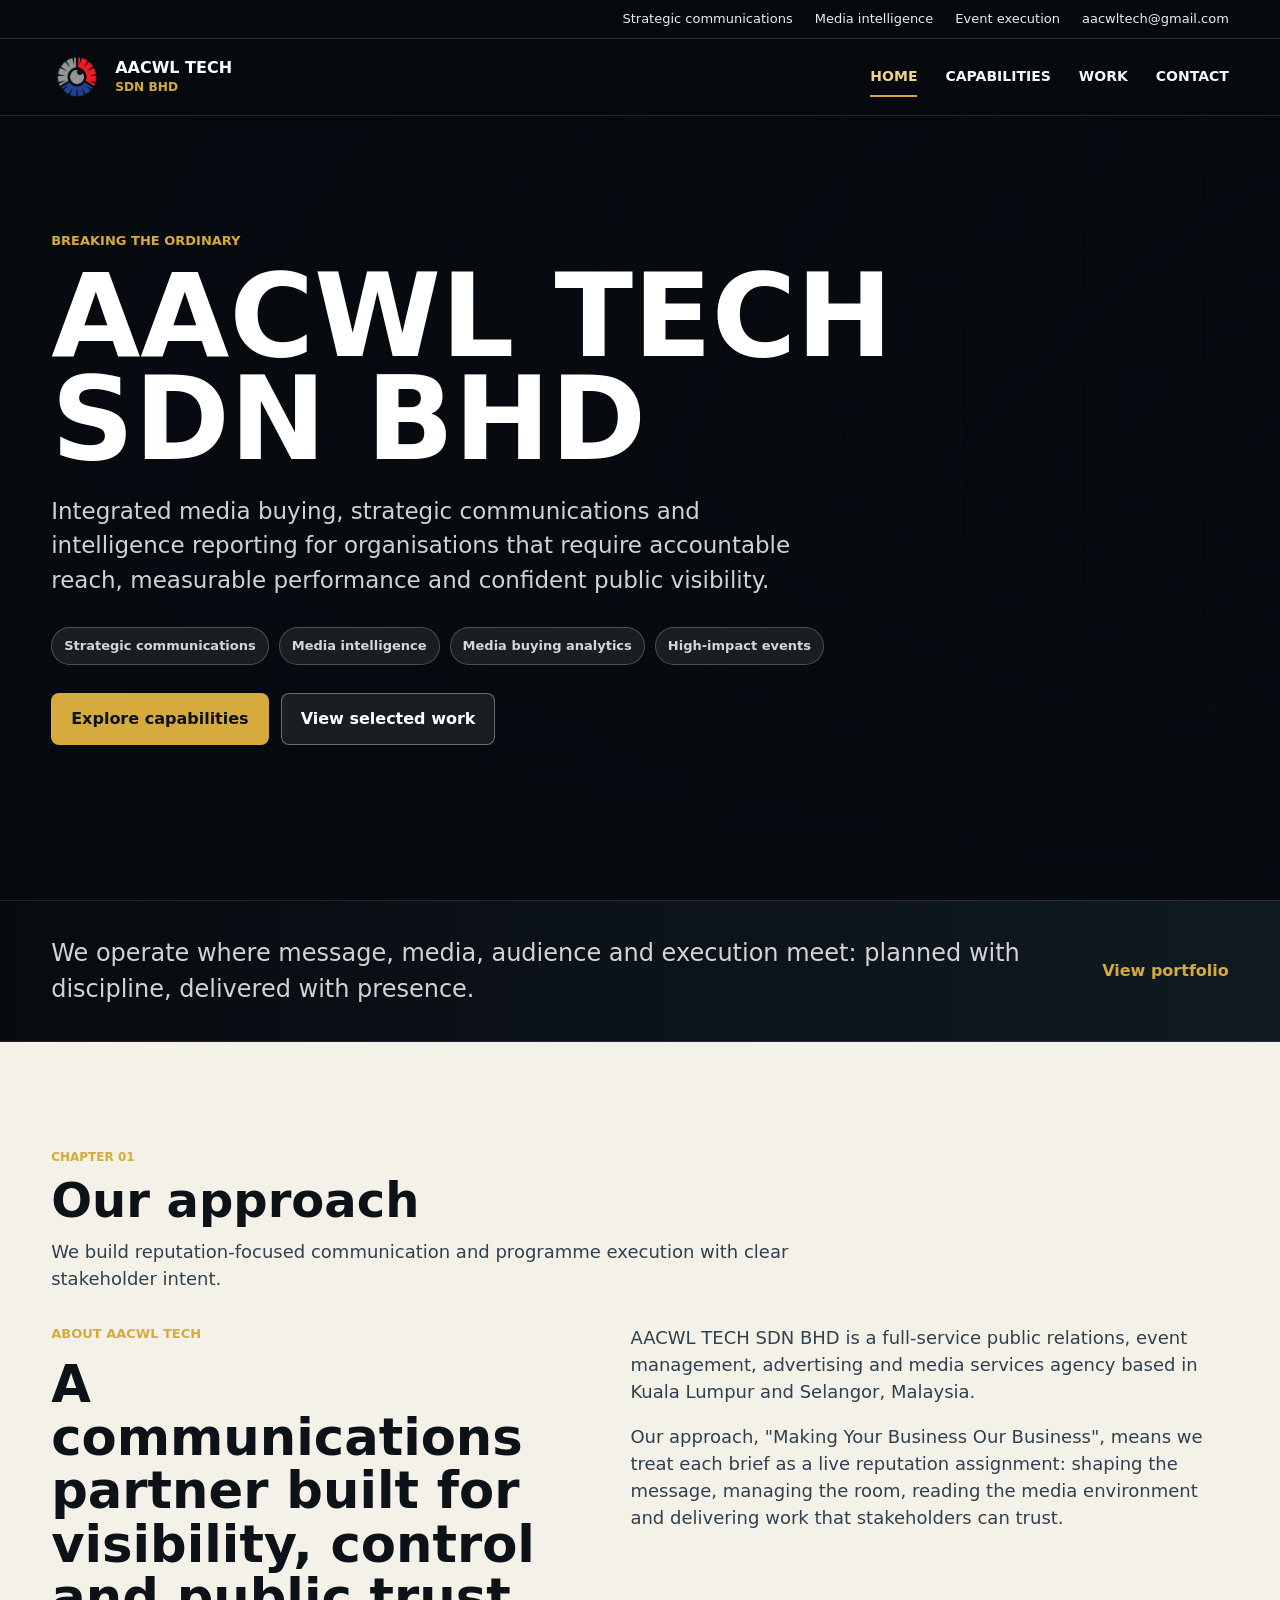
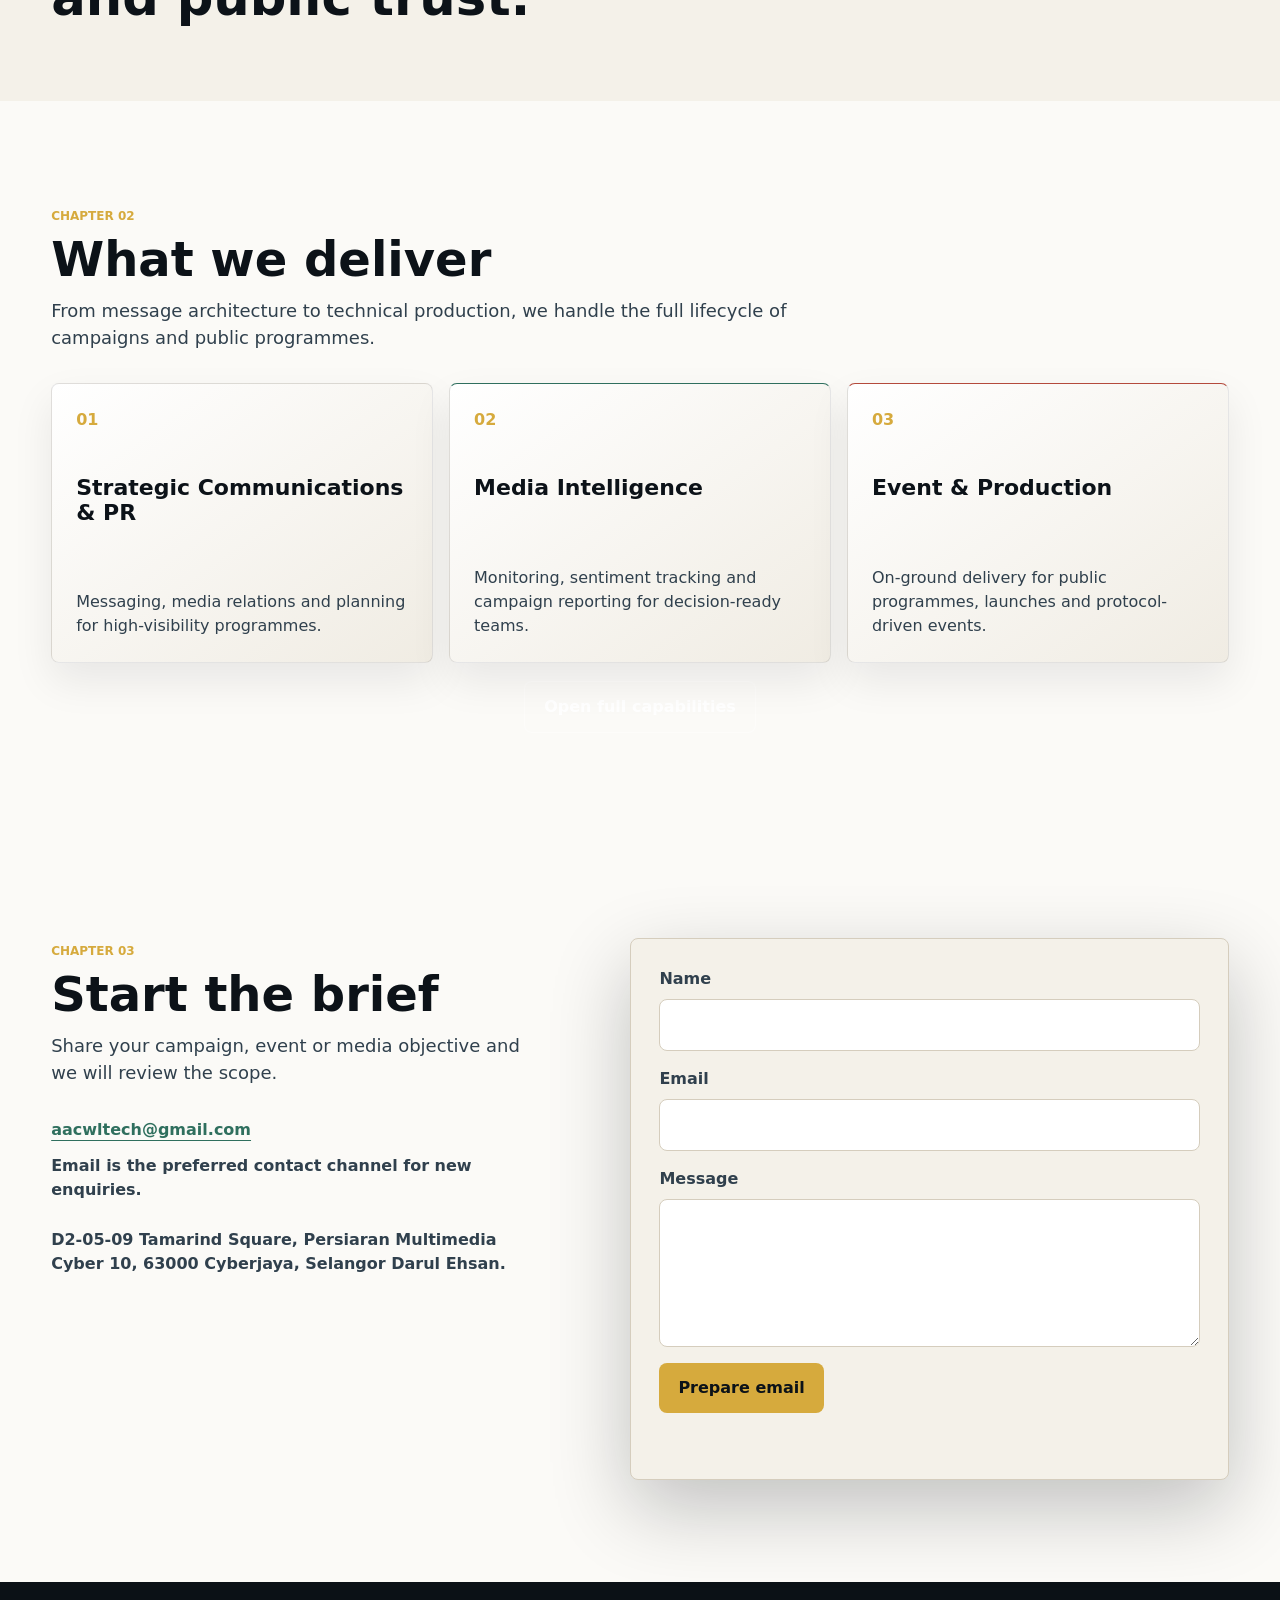
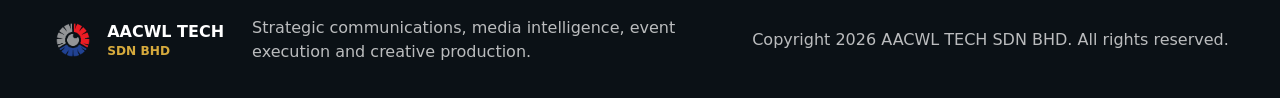
==== index.html @ 019cdfc0 "Make hero copy more corporate" ====
<!doctype html>
<html lang="en">
  <head>
    <meta charset="utf-8">
    <meta name="viewport" content="width=device-width, initial-scale=1">
    <meta name="description" content="AACWL TECH SDN BHD delivers strategic communications, media intelligence, campaign production and event execution for public and corporate programmes.">
    <meta name="theme-color" content="#101820">
    <meta name="google-site-verification" content="nRvmcjXLAWO16RW99YeFrod2VtK_Js88lE0CvT_Gnbs">
    <title>AACWL TECH SDN BHD | Home</title>
    <link rel="icon" href="assets/logo.png">
    <link rel="preload" as="image" href="assets/generated/hero-real-camera-03.jpg" fetchpriority="high">
    <link rel="stylesheet" href="styles.css">
    <script defer src="script.js"></script>
  </head>
  <body>
    <a class="skip-link" href="#main">Skip to content</a>

    <header class="site-header" data-header>
      <div class="topbar">
        <span>Strategic communications</span>
        <span>Media intelligence</span>
        <span>Event execution</span>
        <a href="mailto:aacwltech@gmail.com">aacwltech@gmail.com</a>
      </div>

      <nav class="navbar" aria-label="Main navigation">
        <a class="brand" href="index.html" aria-label="AACWL TECH home">
          <img decoding="async" src="assets/logo.png" alt="AACWL TECH logo">
          <span>AACWL TECH <small>SDN BHD</small></span>
        </a>

        <button class="menu-toggle" type="button" aria-expanded="false" aria-controls="site-menu" data-menu-toggle>
          <span></span>
          <span></span>
          <span></span>
          <b>Menu</b>
        </button>

        <div class="nav-links" id="site-menu" data-menu>
          <a href="index.html" aria-current="page">Home</a>
          <a href="capabilities.html">Capabilities</a>
          <a href="work.html">Work</a>
          <a href="#contact">Contact</a>
        </div>
      </nav>
    </header>

    <main id="main">
      <section class="hero" id="home" aria-labelledby="hero-title">
        <div class="hero-stage" aria-hidden="true">
          <img decoding="async" fetchpriority="high" class="hero-scene" src="assets/generated/hero-real-camera-03.jpg" alt="">
          <img loading="lazy" decoding="async" fetchpriority="low" class="hero-scene" src="assets/generated/hero-real-camera-04.jpg" alt="">
          <img loading="lazy" decoding="async" fetchpriority="low" class="hero-scene" src="assets/work/media-report-dashboard.jpg" alt="">
          <img loading="lazy" decoding="async" fetchpriority="low" class="hero-scene" src="assets/work/social-listening-dashboard.jpg" alt="">
        </div>
        <div class="hero-overlay"></div>
        <div class="hero-content">
          <p class="eyebrow">Breaking the ordinary</p>
          <h1 id="hero-title">AACWL TECH SDN BHD</h1>
          <p class="hero-copy">Integrated media buying, strategic communications and intelligence reporting for organisations that require accountable reach, measurable performance and confident public visibility.</p>
          <div class="hero-proof" aria-label="Core capabilities">
            <span>Strategic communications</span>
            <span>Media intelligence</span>
            <span>Media buying analytics</span>
            <span>High-impact events</span>
          </div>
          <div class="hero-actions">
            <a class="button primary" href="capabilities.html">Explore capabilities</a>
            <a class="button secondary" href="work.html">View selected work</a>
          </div>
        </div>
      </section>

      <section class="intro-band" aria-label="Company promise">
        <div class="section-inner intro-grid">
          <p>We operate where message, media, audience and execution meet: planned with discipline, delivered with presence.</p>
          <a href="work.html">View portfolio</a>
        </div>
      </section>

      <section class="section about-section" id="about">
        <div class="section-inner">
          <div class="chapter-intro">
            <span>Chapter 01</span>
            <h2>Our approach</h2>
            <p>We build reputation-focused communication and programme execution with clear stakeholder intent.</p>
          </div>
          <div class="split">
            <div>
              <p class="eyebrow">About AACWL TECH</p>
              <h2>A communications partner built for visibility, control and public trust.</h2>
            </div>
            <div class="body-copy">
              <p>AACWL TECH SDN BHD is a full-service public relations, event management, advertising and media services agency based in Kuala Lumpur and Selangor, Malaysia.</p>
              <p>Our approach, "Making Your Business Our Business", means we treat each brief as a live reputation assignment: shaping the message, managing the room, reading the media environment and delivering work that stakeholders can trust.</p>
            </div>
          </div>
        </div>
      </section>

      <section class="section services-section" id="services">
        <div class="section-inner">
          <div class="chapter-intro">
            <span>Chapter 02</span>
            <h2>What we deliver</h2>
            <p>From message architecture to technical production, we handle the full lifecycle of campaigns and public programmes.</p>
          </div>
          <div class="service-grid service-grid-preview">
            <article class="service-card">
              <span class="service-index">01</span>
              <h3>Strategic Communications & PR</h3>
              <p>Messaging, media relations and planning for high-visibility programmes.</p>
            </article>
            <article class="service-card">
              <span class="service-index">02</span>
              <h3>Media Intelligence</h3>
              <p>Monitoring, sentiment tracking and campaign reporting for decision-ready teams.</p>
            </article>
            <article class="service-card">
              <span class="service-index">03</span>
              <h3>Event & Production</h3>
              <p>On-ground delivery for public programmes, launches and protocol-driven events.</p>
            </article>
          </div>
          <div class="work-actions">
            <a class="button secondary" href="capabilities.html">Open full capabilities</a>
          </div>
        </div>
      </section>

      <section class="section contact-section" id="contact">
        <div class="section-inner contact-grid">
          <div>
            <div class="chapter-intro">
              <span>Chapter 03</span>
              <h2>Start the brief</h2>
              <p>Share your campaign, event or media objective and we will review the scope.</p>
            </div>
            <div class="contact-methods">
              <a href="mailto:aacwltech@gmail.com">aacwltech@gmail.com</a>
              <span>Email is the preferred contact channel for new enquiries.</span>
            </div>
            <p class="address">D2-05-09 Tamarind Square, Persiaran Multimedia Cyber 10, 63000 Cyberjaya, Selangor Darul Ehsan.</p>
          </div>

          <form class="contact-form" data-contact-form>
            <label>
              Name
              <input name="name" autocomplete="name" required>
            </label>
            <label>
              Email
              <input name="email" type="email" autocomplete="email" required>
            </label>
            <label>
              Message
              <textarea name="message" rows="5" required></textarea>
            </label>
            <button class="button primary" type="submit">Prepare email</button>
            <p class="form-note" data-form-note></p>
          </form>
        </div>
      </section>
    </main>

    <footer class="site-footer">
      <div class="section-inner footer-grid">
        <a class="brand footer-brand" href="index.html">
          <img loading="lazy" decoding="async" src="assets/logo.png" alt="">
          <span>AACWL TECH <small>SDN BHD</small></span>
        </a>
        <p>Strategic communications, media intelligence, event execution and creative production.</p>
        <p class="copyright">Copyright 2026 AACWL TECH SDN BHD. All rights reserved.</p>
      </div>
    </footer>
  </body>
</html>
---- styles.css ----
:root {
  --ink: #0c1218;
  --ink-soft: #30404d;
  --paper: #f4f1e9;
  --white: #ffffff;
  --line: #d5cdbd;
  --gold: #d6aa3d;
  --gold-soft: #f0d38a;
  --green: #2f6f5e;
  --red: #b44a3c;
  --steel: #dce5e8;
  --night: #070b10;
  --panel: #111a22;
  --shadow: 0 28px 80px rgba(7, 11, 16, 0.24);
  --radius: 8px;
}

* {
  box-sizing: border-box;
}

html {
  scroll-behavior: smooth;
}

[id] {
  scroll-margin-top: 128px;
}

body {
  margin: 0;
  color: var(--ink);
  background: var(--night);
  font-family: Inter, ui-sans-serif, system-ui, -apple-system, BlinkMacSystemFont, "Segoe UI", sans-serif;
  line-height: 1.5;
}

.site-header,
main,
.site-footer {
  transition: opacity 200ms ease, transform 200ms ease;
}

body.is-page-entering .site-header,
body.is-page-entering main,
body.is-page-entering .site-footer,
body.is-page-leaving .site-header,
body.is-page-leaving main,
body.is-page-leaving .site-footer {
  opacity: 0;
  transform: translateY(8px);
}

img {
  display: block;
  max-width: 100%;
}

a {
  color: inherit;
  text-decoration: none;
}

button,
input,
textarea {
  font: inherit;
}

.skip-link {
  position: fixed;
  top: 12px;
  left: 12px;
  z-index: 100;
  transform: translateY(-140%);
  background: var(--ink);
  color: var(--white);
  padding: 10px 14px;
  border-radius: var(--radius);
}

.skip-link:focus {
  transform: translateY(0);
}

.site-header {
  position: fixed;
  inset: 0 0 auto;
  z-index: 20;
  color: var(--white);
  background: rgba(7, 11, 16, 0.74);
  border-bottom: 1px solid rgba(255, 255, 255, 0.12);
  backdrop-filter: blur(18px);
  transition: background 180ms ease, box-shadow 180ms ease, border-color 180ms ease;
}

.site-header.is-scrolled,
.site-header.is-open {
  background: rgba(7, 11, 16, 0.92);
  box-shadow: 0 18px 34px rgba(7, 11, 16, 0.24);
}

.topbar {
  display: flex;
  flex-wrap: wrap;
  justify-content: flex-end;
  gap: 22px;
  padding: 9px clamp(18px, 4vw, 52px);
  border-bottom: 1px solid rgba(255, 255, 255, 0.16);
  font-size: 13px;
}

.topbar a,
.topbar span {
  color: rgba(255, 255, 255, 0.92);
}

.navbar {
  min-height: 76px;
  display: flex;
  align-items: center;
  justify-content: space-between;
  gap: 24px;
  padding: 0 clamp(18px, 4vw, 52px);
}

.brand {
  display: inline-flex;
  align-items: center;
  gap: 12px;
  font-weight: 800;
  line-height: 1;
  letter-spacing: 0;
}

.brand img {
  width: 52px;
  height: 52px;
  object-fit: contain;
}

.brand small {
  display: block;
  margin-top: 5px;
  color: var(--gold);
  font-size: 0.76em;
  letter-spacing: 0;
}

.nav-links {
  display: flex;
  align-items: center;
  gap: 28px;
  font-size: 14px;
  font-weight: 700;
  text-transform: uppercase;
}

.nav-links a {
  position: relative;
  color: rgba(255, 255, 255, 0.96);
}

.nav-links a:hover,
.nav-links a:focus {
  color: var(--gold);
}

.nav-links a[aria-current="page"] {
  color: var(--gold-soft);
}

.nav-links a[aria-current="page"]::after {
  content: "";
  position: absolute;
  left: 0;
  right: 0;
  bottom: -10px;
  height: 2px;
  background: var(--gold);
}

.menu-toggle {
  display: none;
  align-items: center;
  gap: 6px;
  border: 1px solid rgba(255, 255, 255, 0.34);
  background: rgba(255, 255, 255, 0.06);
  color: var(--white);
  padding: 10px 12px;
  border-radius: var(--radius);
  cursor: pointer;
}

.menu-toggle span {
  display: block;
  width: 16px;
  height: 2px;
  background: currentColor;
}

.menu-toggle b {
  margin-left: 4px;
  font-size: 13px;
}

.hero {
  position: relative;
  min-height: 100svh;
  display: grid;
  align-content: center;
  overflow: hidden;
  color: var(--white);
  padding: 150px clamp(18px, 4vw, 52px) 74px;
}

.hero-stage,
.hero-scene,
.hero-overlay {
  position: absolute;
  inset: 0;
}

.hero-stage {
  overflow: hidden;
  background: var(--night);
}

.hero-scene {
  width: 100%;
  height: 100%;
  object-fit: cover;
  opacity: 0;
  transform: scale(1.05) translate3d(0, 0, 0);
  filter: saturate(1) contrast(1.1) brightness(0.84);
  animation: heroScene 28s infinite;
  will-change: opacity, transform;
}

.hero-scene:nth-child(2) {
  animation-delay: 7s;
}

.hero-scene:nth-child(3) {
  animation-delay: 14s;
}

.hero-scene:nth-child(4) {
  animation-delay: 21s;
}

.hero-overlay {
  background:
    linear-gradient(90deg, rgba(7, 11, 16, 0.96) 0%, rgba(7, 11, 16, 0.78) 45%, rgba(7, 11, 16, 0.26) 100%),
    linear-gradient(0deg, rgba(7, 11, 16, 0.96) 0%, rgba(7, 11, 16, 0.1) 48%, rgba(7, 11, 16, 0.58) 100%),
    repeating-linear-gradient(90deg, rgba(255, 255, 255, 0.035) 0 1px, transparent 1px 120px);
}

.hero::after {
  content: "";
  position: absolute;
  inset: 0;
  pointer-events: none;
  background: linear-gradient(105deg, transparent 0 30%, rgba(255, 255, 255, 0.11) 43%, transparent 56% 100%);
  opacity: 0.28;
  transform: translateX(-70%);
  animation: lightSweep 9s ease-in-out infinite;
}

.hero-content {
  position: relative;
  z-index: 2;
  width: min(880px, 100%);
}

.eyebrow {
  margin: 0 0 14px;
  color: var(--gold);
  font-size: 13px;
  font-weight: 800;
  letter-spacing: 0;
  text-transform: uppercase;
}

h1,
h2,
h3,
p {
  margin-top: 0;
}

h1,
h2 {
  text-wrap: balance;
}

h1 {
  margin-bottom: 22px;
  font-size: clamp(56px, 9vw, 118px);
  line-height: 0.9;
  letter-spacing: 0;
}

h2 {
  margin-bottom: 0;
  font-size: clamp(30px, 4vw, 54px);
  line-height: 1.04;
  letter-spacing: 0;
}

h3 {
  font-size: 22px;
  line-height: 1.16;
  letter-spacing: 0;
}

.hero-copy {
  width: min(760px, 100%);
  margin-bottom: 30px;
  color: rgba(255, 255, 255, 0.82);
  font-size: clamp(18px, 2vw, 23px);
}

.hero-proof {
  display: flex;
  flex-wrap: wrap;
  gap: 10px;
  margin-bottom: 28px;
}

.hero-proof span {
  border: 1px solid rgba(255, 255, 255, 0.22);
  border-radius: 999px;
  background: rgba(255, 255, 255, 0.08);
  color: rgba(255, 255, 255, 0.82);
  padding: 8px 12px;
  font-size: 13px;
  font-weight: 800;
}

.hero-actions {
  display: flex;
  flex-wrap: wrap;
  gap: 12px;
}

.button {
  display: inline-flex;
  min-height: 48px;
  align-items: center;
  justify-content: center;
  border: 1px solid transparent;
  border-radius: var(--radius);
  padding: 13px 19px;
  font-weight: 800;
  cursor: pointer;
  transition: transform 160ms ease, background 160ms ease, color 160ms ease;
}

.button:hover,
.button:focus {
  transform: translateY(-1px);
}

.button.primary {
  background: var(--gold);
  color: var(--ink);
}

.button.secondary {
  border-color: rgba(255, 255, 255, 0.36);
  color: var(--white);
  background: rgba(255, 255, 255, 0.08);
}

.section,
.intro-band {
  padding: clamp(66px, 8vw, 120px) clamp(18px, 4vw, 52px);
}

.section-inner {
  width: min(1180px, 100%);
  margin: 0 auto;
}

.page-intro {
  padding-top: clamp(130px, 18vw, 186px);
}

.chapter-intro {
  width: min(760px, 100%);
  margin: 0 0 32px;
}

.chapter-intro span {
  color: var(--gold);
  font-size: 12px;
  font-weight: 900;
  text-transform: uppercase;
}

.chapter-intro h2 {
  margin: 8px 0 12px;
  font-size: clamp(30px, 4vw, 48px);
}

.chapter-intro p {
  margin: 0;
  color: var(--ink-soft);
  font-size: 18px;
}

.chapter-intro-light p {
  color: rgba(255, 255, 255, 0.76);
}

.intro-band {
  background: linear-gradient(90deg, #070b10, #101a21);
  color: var(--white);
  padding-top: 34px;
  padding-bottom: 34px;
  border-top: 1px solid rgba(255, 255, 255, 0.1);
  border-bottom: 1px solid rgba(255, 255, 255, 0.1);
}

.intro-grid {
  display: grid;
  grid-template-columns: minmax(0, 1fr) auto;
  align-items: center;
  gap: 28px;
}

.intro-grid p {
  margin-bottom: 0;
  color: rgba(255, 255, 255, 0.82);
  font-size: clamp(18px, 2vw, 24px);
}

.intro-grid a {
  color: var(--gold);
  font-weight: 900;
}

.split,
.trust-grid,
.contact-grid {
  display: grid;
  grid-template-columns: minmax(0, 0.9fr) minmax(0, 1.1fr);
  gap: clamp(36px, 7vw, 90px);
  align-items: start;
}

.body-copy p {
  color: var(--ink-soft);
  font-size: 18px;
}

.body-copy p:last-child {
  margin-bottom: 0;
}

.about-section {
  padding-bottom: clamp(46px, 6vw, 82px);
  background: var(--paper);
}

.value-grid {
  display: grid;
  grid-template-columns: repeat(3, 1fr);
  gap: 16px;
  margin-top: clamp(34px, 5vw, 64px);
}

.value-grid article {
  min-height: 230px;
  display: flex;
  flex-direction: column;
  justify-content: space-between;
  border: 1px solid rgba(12, 18, 24, 0.1);
  border-radius: var(--radius);
  background: linear-gradient(145deg, #ffffff, #eee9df);
  padding: 24px;
  box-shadow: 0 18px 40px rgba(12, 18, 24, 0.08);
}

.value-grid span,
.work-list span {
  color: var(--gold);
  font-weight: 900;
}

.value-grid p {
  margin-bottom: 0;
  color: var(--ink-soft);
}

.services-section,
.contact-section {
  background: #fbfaf7;
}

.expertise-band {
  padding: clamp(28px, 5vw, 54px) clamp(18px, 4vw, 52px);
  background: #101820;
  color: var(--white);
  border-top: 1px solid rgba(255, 255, 255, 0.08);
  border-bottom: 1px solid rgba(255, 255, 255, 0.08);
}

.expertise-grid {
  display: grid;
  grid-template-columns: repeat(4, 1fr);
  gap: 1px;
  background: rgba(255, 255, 255, 0.12);
  border: 1px solid rgba(255, 255, 255, 0.12);
}

.expertise-grid article {
  min-height: 230px;
  display: flex;
  flex-direction: column;
  justify-content: space-between;
  background:
    linear-gradient(145deg, rgba(255, 255, 255, 0.08), rgba(255, 255, 255, 0.02)),
    #101820;
  padding: 22px;
}

.expertise-grid span {
  color: var(--gold-soft);
  font-weight: 900;
}

.expertise-grid h3 {
  margin-bottom: 14px;
}

.expertise-grid p {
  margin-bottom: 0;
  color: rgba(255, 255, 255, 0.72);
}

.section-heading {
  width: min(740px, 100%);
  margin-bottom: 34px;
}

.section-heading.compact {
  margin-bottom: 28px;
}

.service-grid {
  display: grid;
  grid-template-columns: repeat(3, 1fr);
  gap: 16px;
}

.service-grid-preview {
  grid-template-columns: repeat(3, 1fr);
}

.service-card {
  min-height: 280px;
  display: flex;
  flex-direction: column;
  justify-content: space-between;
  background: linear-gradient(145deg, #ffffff, #f0ece3);
  border: 1px solid rgba(12, 18, 24, 0.1);
  border-radius: var(--radius);
  padding: 24px;
  box-shadow: 0 18px 42px rgba(12, 18, 24, 0.08);
  transition: transform 180ms ease, box-shadow 180ms ease;
}

.service-card:hover {
  transform: translateY(-4px);
  box-shadow: 0 26px 56px rgba(12, 18, 24, 0.14);
}

.service-card:nth-child(2) {
  border-top-color: var(--green);
}

.service-card:nth-child(3) {
  border-top-color: var(--red);
}

.service-card:nth-child(4) {
  border-top-color: var(--gold);
}

.service-card:nth-child(5) {
  border-top-color: var(--green);
}

.service-card:nth-child(6) {
  border-top-color: var(--red);
}

.service-index {
  color: var(--gold);
  font-weight: 900;
}

.service-card p {
  margin-bottom: 0;
  color: var(--ink-soft);
}

.intelligence-section {
  position: relative;
  overflow: hidden;
  background:
    radial-gradient(circle at 18% 22%, rgba(214, 170, 61, 0.2), transparent 30%),
    radial-gradient(circle at 90% 12%, rgba(47, 111, 94, 0.28), transparent 32%),
    linear-gradient(135deg, #070b10, #111b23 58%, #070b10);
  color: var(--white);
}

.intelligence-section::before {
  content: "";
  position: absolute;
  inset: 0;
  background-image:
    linear-gradient(rgba(255, 255, 255, 0.045) 1px, transparent 1px),
    linear-gradient(90deg, rgba(255, 255, 255, 0.045) 1px, transparent 1px);
  background-size: 72px 72px;
  mask-image: linear-gradient(180deg, transparent, #000 18%, #000 82%, transparent);
  pointer-events: none;
}

.intelligence-layout {
  position: relative;
  z-index: 1;
  display: grid;
  grid-template-columns: minmax(0, 0.86fr) minmax(0, 1.14fr);
  gap: clamp(34px, 6vw, 74px);
  align-items: center;
}

.intelligence-copy p:not(.eyebrow) {
  width: min(620px, 100%);
  margin-top: 24px;
  color: rgba(255, 255, 255, 0.74);
  font-size: 18px;
}

.intelligence-flow {
  display: grid;
  grid-template-columns: repeat(4, 1fr);
  gap: 10px;
  margin-top: 32px;
}

.intelligence-flow div {
  min-height: 112px;
  display: flex;
  flex-direction: column;
  justify-content: space-between;
  border: 1px solid rgba(255, 255, 255, 0.16);
  border-radius: var(--radius);
  background: rgba(255, 255, 255, 0.06);
  padding: 14px;
}

.intelligence-flow strong {
  color: var(--gold-soft);
  font-size: 13px;
}

.intelligence-flow span {
  color: var(--white);
  font-weight: 900;
}

.command-centre {
  min-height: 640px;
  position: relative;
  border: 1px solid rgba(255, 255, 255, 0.12);
  border-radius: var(--radius);
  background: rgba(255, 255, 255, 0.05);
  box-shadow: 0 34px 90px rgba(0, 0, 0, 0.34);
  overflow: hidden;
  padding: clamp(18px, 3vw, 30px);
}

.command-centre::after {
  content: "";
  position: absolute;
  inset: 0;
  pointer-events: none;
  border-radius: inherit;
  background: linear-gradient(110deg, transparent 0 30%, rgba(255,255,255,0.11) 43%, transparent 58% 100%);
  transform: translateX(-80%);
  animation: lightSweep 8s ease-in-out infinite;
}

.signal-grid {
  position: absolute;
  inset: 0;
  opacity: 0.28;
  pointer-events: none;
}

.signal-grid span {
  position: absolute;
  left: 0;
  right: 0;
  height: 1px;
  background: linear-gradient(90deg, transparent, rgba(214, 170, 61, 0.65), transparent);
  animation: scanLine 5s linear infinite;
}

.signal-grid span:nth-child(1) { top: 18%; }
.signal-grid span:nth-child(2) { top: 42%; animation-delay: 1.3s; }
.signal-grid span:nth-child(3) { top: 66%; animation-delay: 2.6s; }
.signal-grid span:nth-child(4) { top: 84%; animation-delay: 3.8s; }

.dashboard-card {
  position: absolute;
  overflow: hidden;
  border-radius: var(--radius);
  background: #101820;
  color: var(--white);
  box-shadow: 0 24px 70px rgba(0, 0, 0, 0.38);
}

.dashboard-card.main {
  inset: 30px 28px auto 28px;
  height: 332px;
}

.dashboard-card:not(.main):nth-of-type(2) {
  left: 30px;
  bottom: 30px;
  width: calc(52% - 34px);
  height: 218px;
}

.dashboard-card:not(.main):nth-of-type(3) {
  right: 30px;
  bottom: 30px;
  width: calc(48% - 34px);
  height: 254px;
}

.dashboard-card img {
  width: 100%;
  height: 100%;
  object-fit: cover;
  filter: saturate(0.9) contrast(1.04);
}

.dashboard-card::after {
  content: "";
  position: absolute;
  inset: 38% 0 0;
  background: linear-gradient(0deg, rgba(7, 11, 16, 0.9), transparent);
}

.dashboard-card div {
  position: absolute;
  inset: auto 0 0;
  z-index: 1;
  padding: 18px;
}

.dashboard-card p {
  margin-bottom: 8px;
  color: var(--gold-soft);
  font-size: 12px;
  font-weight: 900;
  text-transform: uppercase;
}

.dashboard-card h3 {
  width: min(460px, 100%);
  margin-bottom: 0;
  font-size: 22px;
}

.project-section {
  background: linear-gradient(180deg, #dce5e8, #f1f4f2);
}

.client-section {
  background:
    linear-gradient(180deg, rgba(255,255,255,0.03), transparent 28%),
    var(--night);
  color: var(--white);
}

.logo-grid {
  display: grid;
  grid-template-columns: repeat(6, 1fr);
  gap: 12px;
}

.logo-tile {
  min-height: 126px;
  display: flex;
  align-items: center;
  justify-content: center;
  margin: 0;
  position: relative;
  border: 1px solid rgba(255, 255, 255, 0.12);
  border-radius: var(--radius);
  background: rgba(255, 255, 255, 0.92);
  padding: 16px;
  box-shadow: 0 18px 44px rgba(0, 0, 0, 0.2);
  transition: transform 180ms ease, background 180ms ease;
}

.logo-tile:hover {
  transform: translateY(-3px);
  background: var(--white);
}

.logo-tile img {
  max-width: 100%;
  max-height: 74px;
  object-fit: contain;
}

.logo-tile figcaption {
  position: absolute;
  width: 1px;
  height: 1px;
  overflow: hidden;
  clip: rect(0, 0, 0, 0);
  white-space: nowrap;
}

.project-grid {
  display: grid;
  grid-template-columns: 1.2fr 0.8fr;
  gap: 16px;
}

.project-card {
  min-height: 292px;
  position: relative;
  overflow: hidden;
  border-radius: var(--radius);
  background: var(--ink);
  color: var(--white);
}

.project-card.large {
  grid-row: span 2;
  min-height: 600px;
}

.project-card img {
  width: 100%;
  height: 100%;
  position: absolute;
  inset: 0;
  object-fit: cover;
}

.project-card::after {
  content: "";
  position: absolute;
  inset: 0;
  background: linear-gradient(0deg, rgba(16, 24, 32, 0.84), rgba(16, 24, 32, 0.1) 58%);
}

.project-card > div {
  position: absolute;
  inset: auto 0 0;
  z-index: 1;
  padding: 24px;
}

.project-card p {
  margin-bottom: 8px;
  color: var(--gold);
  font-weight: 900;
  text-transform: uppercase;
  font-size: 13px;
}

.project-card h3 {
  width: min(520px, 100%);
  margin-bottom: 0;
}

.project-card.highlight {
  background: var(--green);
}

.project-card.highlight::after {
  display: none;
}

.project-card.highlight > div {
  position: static;
  min-height: 292px;
  display: flex;
  flex-direction: column;
  justify-content: space-between;
}

.project-card.highlight a {
  color: var(--white);
  font-weight: 900;
  text-decoration: underline;
  text-underline-offset: 5px;
}

.work-gallery {
  display: grid;
  grid-template-columns: repeat(4, 1fr);
  gap: 12px;
  margin-top: 16px;
}

.work-item.is-collapsed {
  display: none;
}

.work-item {
  min-height: 282px;
  margin: 0;
  overflow: hidden;
  position: relative;
  background: var(--ink);
  border-radius: var(--radius);
  box-shadow: 0 12px 30px rgba(16, 24, 32, 0.12);
}

.work-item img {
  width: 100%;
  height: 100%;
  min-height: 282px;
  object-fit: cover;
  transition: transform 220ms ease;
}

.work-item::after {
  content: "";
  position: absolute;
  inset: 42% 0 0;
  background: linear-gradient(0deg, rgba(16, 24, 32, 0.88), rgba(16, 24, 32, 0));
}

.work-item:hover img {
  transform: scale(1.035);
}

.work-item figcaption {
  position: absolute;
  inset: auto 0 0;
  z-index: 1;
  color: var(--white);
  padding: 16px;
  font-weight: 900;
  line-height: 1.18;
}

.work-actions {
  margin-top: 18px;
  display: flex;
  justify-content: center;
}

.contact-methods {
  display: grid;
  gap: 12px;
  margin-top: 28px;
}

.contact-methods a {
  width: fit-content;
  color: var(--green);
  font-weight: 900;
  text-decoration: underline;
  text-underline-offset: 5px;
}

.contact-methods span {
  width: min(440px, 100%);
  color: var(--ink-soft);
  font-weight: 800;
}

.address {
  width: min(560px, 100%);
  margin-top: 26px;
  color: var(--ink-soft);
  font-weight: 700;
}

.contact-form {
  display: grid;
  gap: 16px;
  padding: 28px;
  background: var(--paper);
  border: 1px solid var(--line);
  border-radius: var(--radius);
  box-shadow: var(--shadow);
}

.contact-form label {
  display: grid;
  gap: 8px;
  color: var(--ink-soft);
  font-weight: 800;
}

.contact-form input,
.contact-form textarea {
  width: 100%;
  border: 1px solid var(--line);
  border-radius: var(--radius);
  background: var(--white);
  color: var(--ink);
  padding: 13px 14px;
  outline: none;
}

.contact-form input:focus,
.contact-form textarea:focus {
  border-color: var(--gold);
  box-shadow: 0 0 0 4px rgba(197, 154, 47, 0.14);
}

.contact-form textarea {
  resize: vertical;
}

.contact-form .button {
  width: fit-content;
  border: 0;
}

.form-note {
  min-height: 22px;
  margin: 0;
  color: var(--green);
  font-weight: 800;
}

.site-footer {
  background: #0b1116;
  color: var(--white);
  padding: 34px clamp(18px, 4vw, 52px);
}

.reveal {
  opacity: 0;
  transform: translateY(24px);
  transition: opacity 620ms ease, transform 620ms ease;
}

.reveal.is-visible {
  opacity: 1;
  transform: translateY(0);
}

@keyframes heroScene {
  0% {
    opacity: 0;
    transform: scale(1.08) translateX(0);
  }
  8%,
  25% {
    opacity: 1;
  }
  33% {
    opacity: 0;
    transform: scale(1.15) translateX(-2.5%);
  }
  100% {
    opacity: 0;
    transform: scale(1.08) translateX(0);
  }
}

@keyframes lightSweep {
  0%,
  48% {
    transform: translateX(-80%);
  }
  70%,
  100% {
    transform: translateX(80%);
  }
}

@keyframes scanLine {
  0% {
    transform: translateX(-100%);
  }
  100% {
    transform: translateX(100%);
  }
}

@media (prefers-reduced-motion: reduce) {
  html {
    scroll-behavior: auto;
  }

  .hero-scene,
  .hero::after,
  .command-centre::after,
  .signal-grid span,
  .reveal,
  .site-header,
  main,
  .site-footer {
    animation: none;
    transition: none;
  }

  .hero-scene:first-child {
    opacity: 1;
  }
}

.footer-grid {
  display: grid;
  grid-template-columns: auto minmax(0, 1fr) auto;
  align-items: center;
  gap: 28px;
}

.footer-grid p {
  margin-bottom: 0;
  color: rgba(255, 255, 255, 0.72);
}

.footer-brand img {
  width: 44px;
  height: 44px;
}

.copyright {
  text-align: right;
}

@media (max-width: 980px) {
  .topbar {
    display: none;
  }

  .navbar {
    min-height: 72px;
  }

  .menu-toggle {
    display: inline-flex;
  }

  .menu-toggle span {
    grid-column: 1;
  }

  .nav-links {
    position: absolute;
    inset: 72px 0 auto;
    display: none;
    grid-template-columns: 1fr;
    gap: 0;
    background: rgba(16, 24, 32, 0.98);
    border-top: 1px solid rgba(255, 255, 255, 0.14);
    padding: 10px 18px 18px;
  }

  .nav-links.is-open {
    display: grid;
  }

  .nav-links a {
    padding: 15px 0;
    border-bottom: 1px solid rgba(255, 255, 255, 0.12);
  }

  .hero {
    min-height: 84svh;
    padding-top: 122px;
  }

  .service-grid,
  .expertise-grid,
  .intelligence-layout,
  .project-grid,
  .split,
  .value-grid,
  .logo-grid,
  .work-gallery,
  .trust-grid,
  .contact-grid,
  .footer-grid {
    grid-template-columns: 1fr;
  }

  .service-grid {
    grid-template-columns: repeat(2, 1fr);
  }

  .logo-grid,
  .work-gallery {
    grid-template-columns: repeat(2, 1fr);
  }

  .logo-tile {
    min-height: 104px;
  }

  .project-card.large,
  .project-card {
    min-height: 360px;
  }

  .command-centre {
    min-height: auto;
    display: grid;
    gap: 14px;
  }

  .dashboard-card,
  .dashboard-card.main,
  .dashboard-card:not(.main):nth-of-type(2),
  .dashboard-card:not(.main):nth-of-type(3) {
    position: relative;
    inset: auto;
    width: auto;
    height: 280px;
  }

  .copyright {
    text-align: left;
  }
}

@media (max-width: 640px) {
  .section,
  .intro-band {
    padding-left: 16px;
    padding-right: 16px;
  }

  .brand img {
    width: 44px;
    height: 44px;
  }

  .brand span {
    font-size: 14px;
  }

  .menu-toggle b {
    display: none;
  }

  .hero {
    padding-top: 112px;
    padding-left: 16px;
    padding-right: 16px;
  }

  h1 {
    font-size: 44px;
    line-height: 0.96;
  }

  .hero-copy {
    font-size: 17px;
    line-height: 1.55;
  }

  .hero-actions,
  .button {
    width: 100%;
  }

  .service-grid,
  .intelligence-flow,
  .intro-grid {
    grid-template-columns: 1fr;
  }

  .work-gallery {
    grid-template-columns: 1fr;
  }

  .work-item,
  .work-item img {
    min-height: 240px;
  }

  .project-card.large,
  .project-card {
    min-height: 320px;
  }

  .expertise-grid article {
    min-height: 184px;
  }

  .contact-form {
    padding: 20px;
  }
}
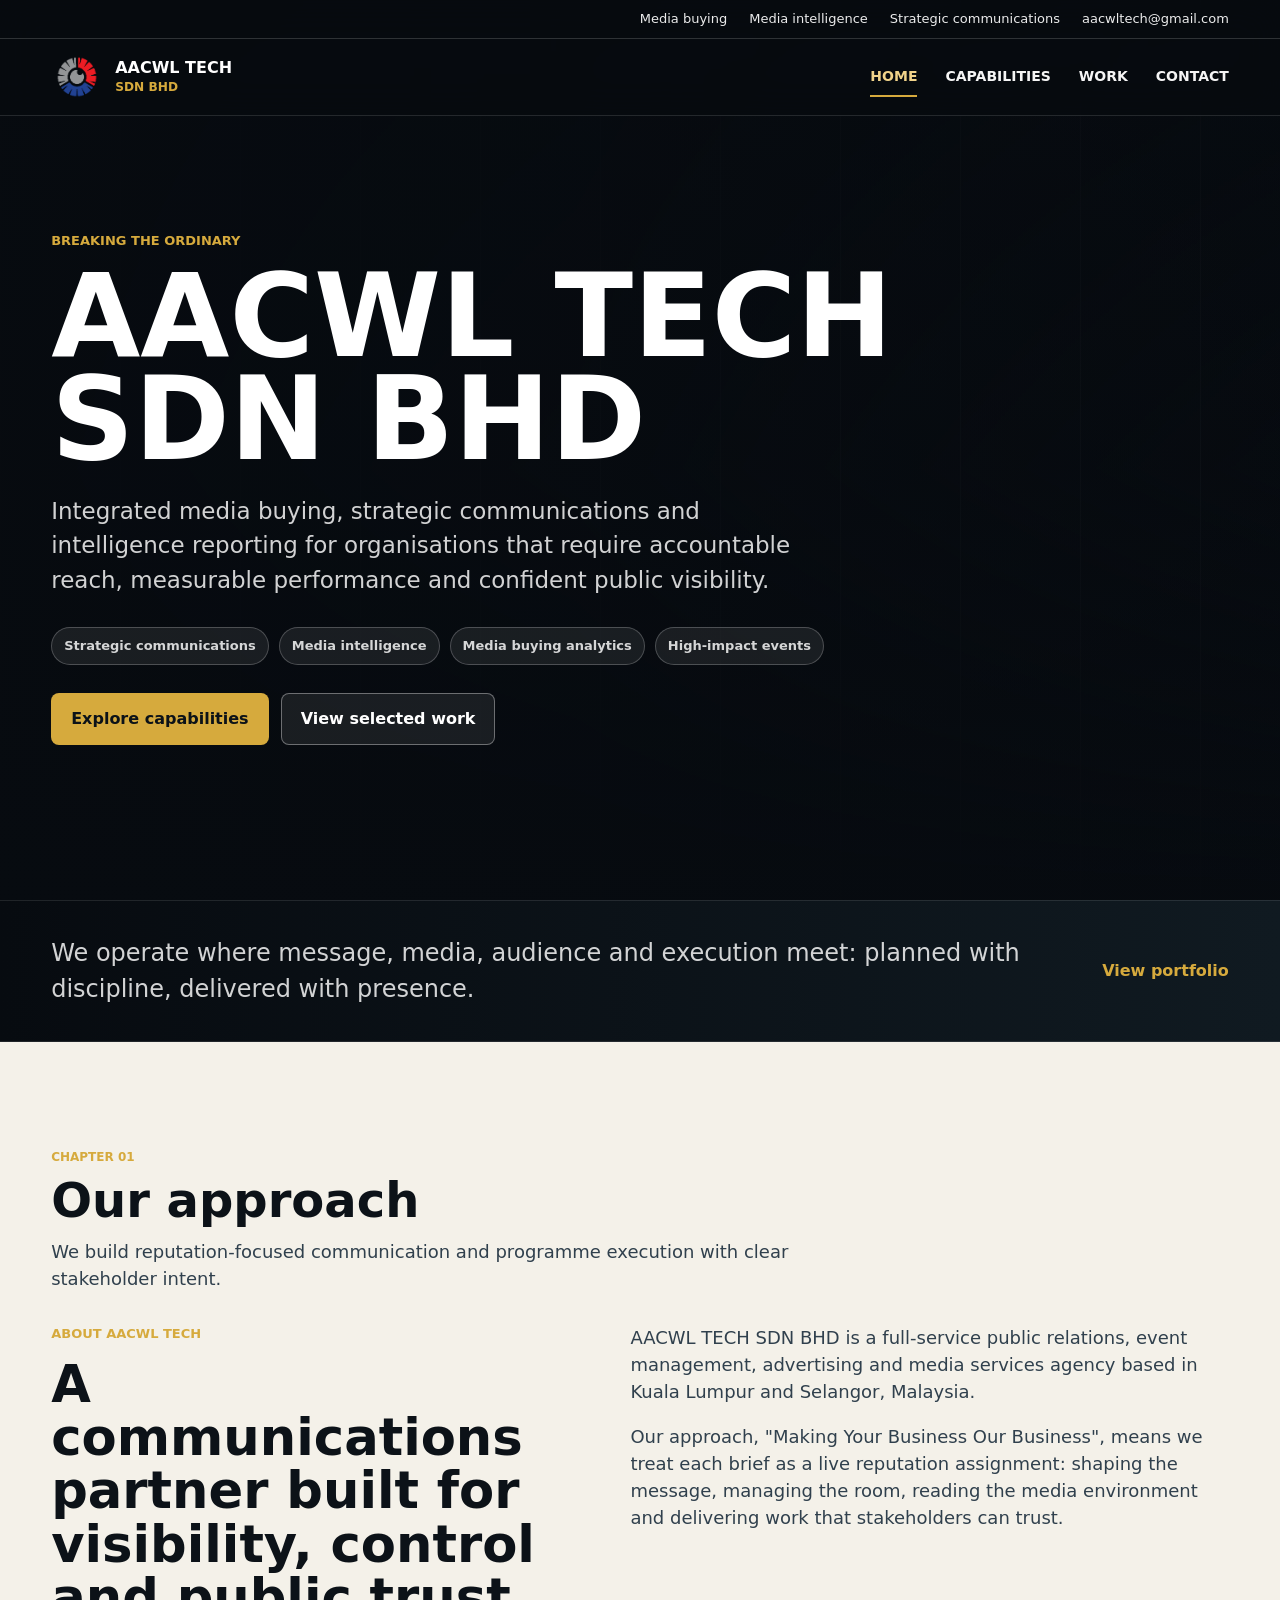
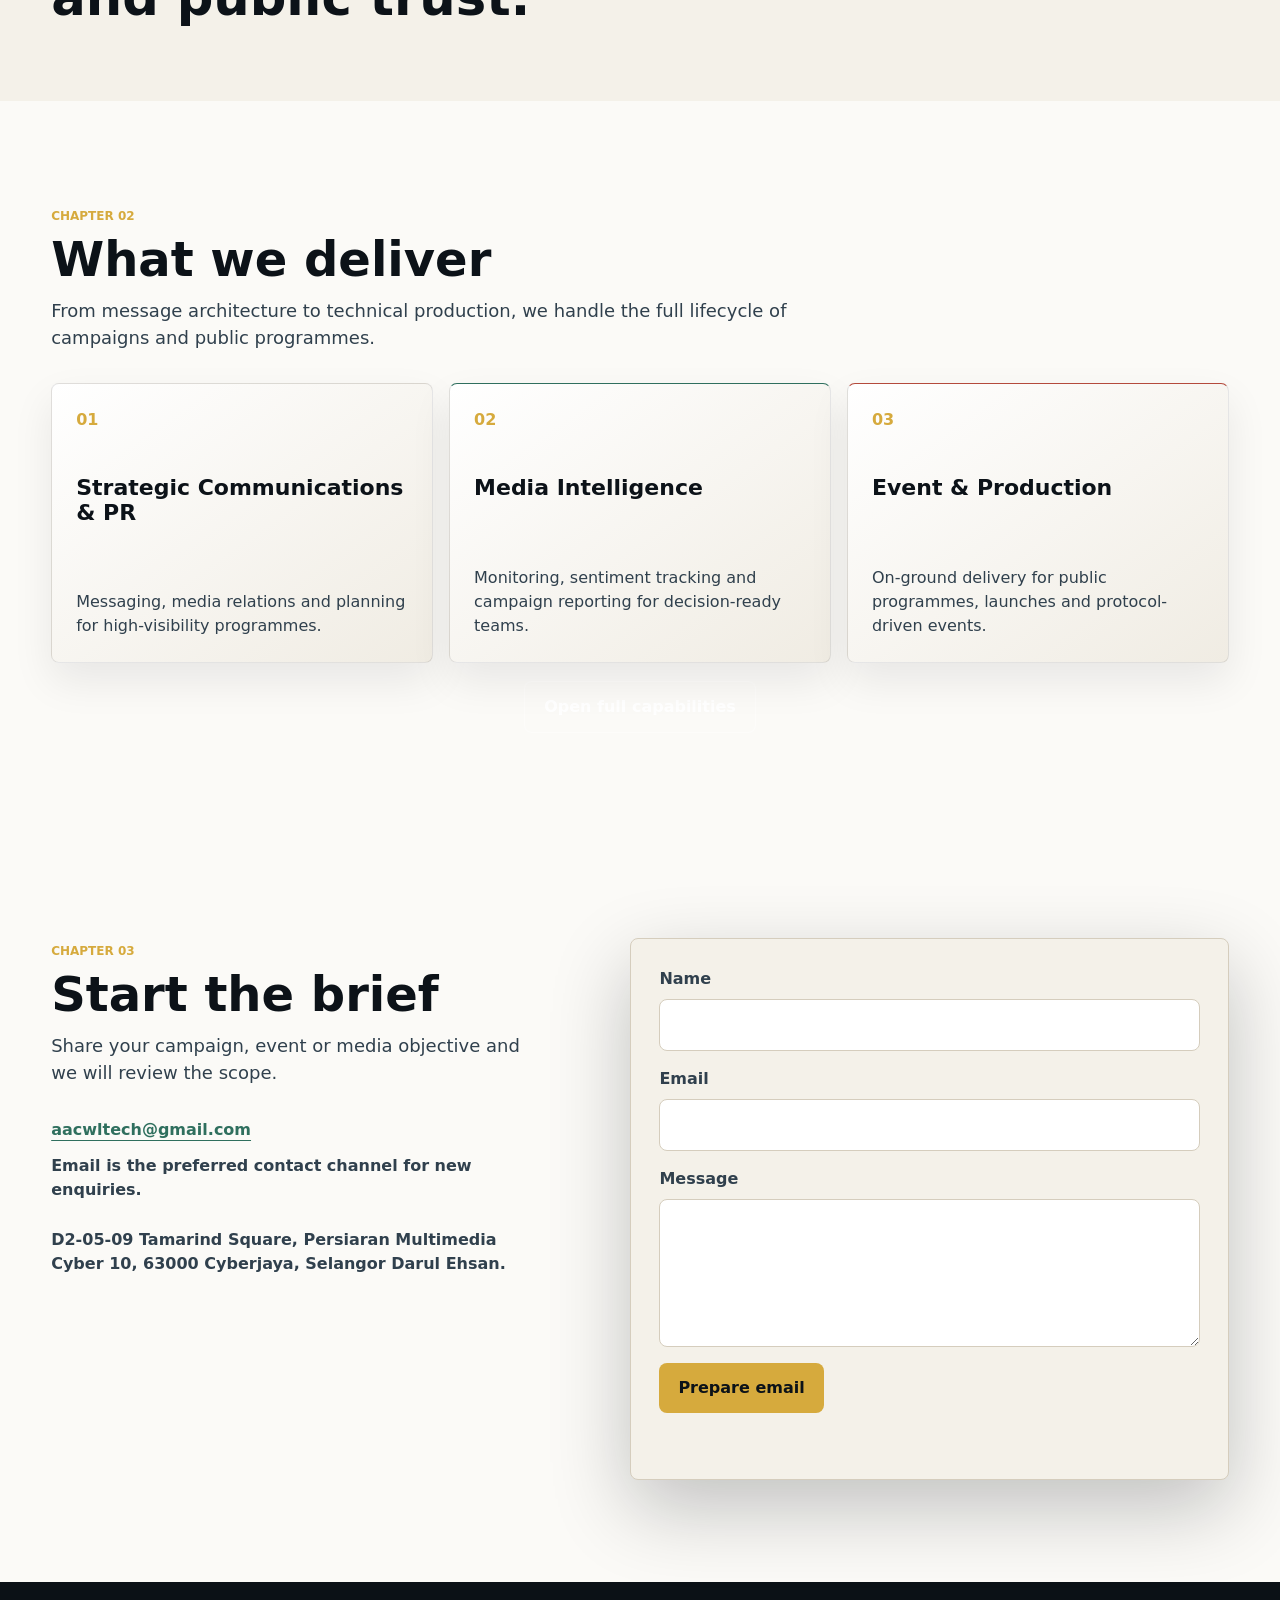
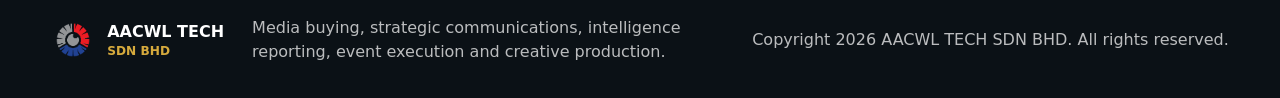
==== commit ff66e3c8: "Refocus capabilities on media buying and reporting" ====
--- a/index.html
+++ b/index.html
@@ -17,9 +17,9 @@
 
     <header class="site-header" data-header>
       <div class="topbar">
+        <span>Media buying</span>
+        <span>Media intelligence</span>
         <span>Strategic communications</span>
-        <span>Media intelligence</span>
-        <span>Event execution</span>
         <a href="mailto:aacwltech@gmail.com">aacwltech@gmail.com</a>
       </div>
 
@@ -169,7 +169,7 @@
           <img loading="lazy" decoding="async" src="assets/logo.png" alt="">
           <span>AACWL TECH <small>SDN BHD</small></span>
         </a>
-        <p>Strategic communications, media intelligence, event execution and creative production.</p>
+        <p>Media buying, strategic communications, intelligence reporting, event execution and creative production.</p>
         <p class="copyright">Copyright 2026 AACWL TECH SDN BHD. All rights reserved.</p>
       </div>
     </footer>
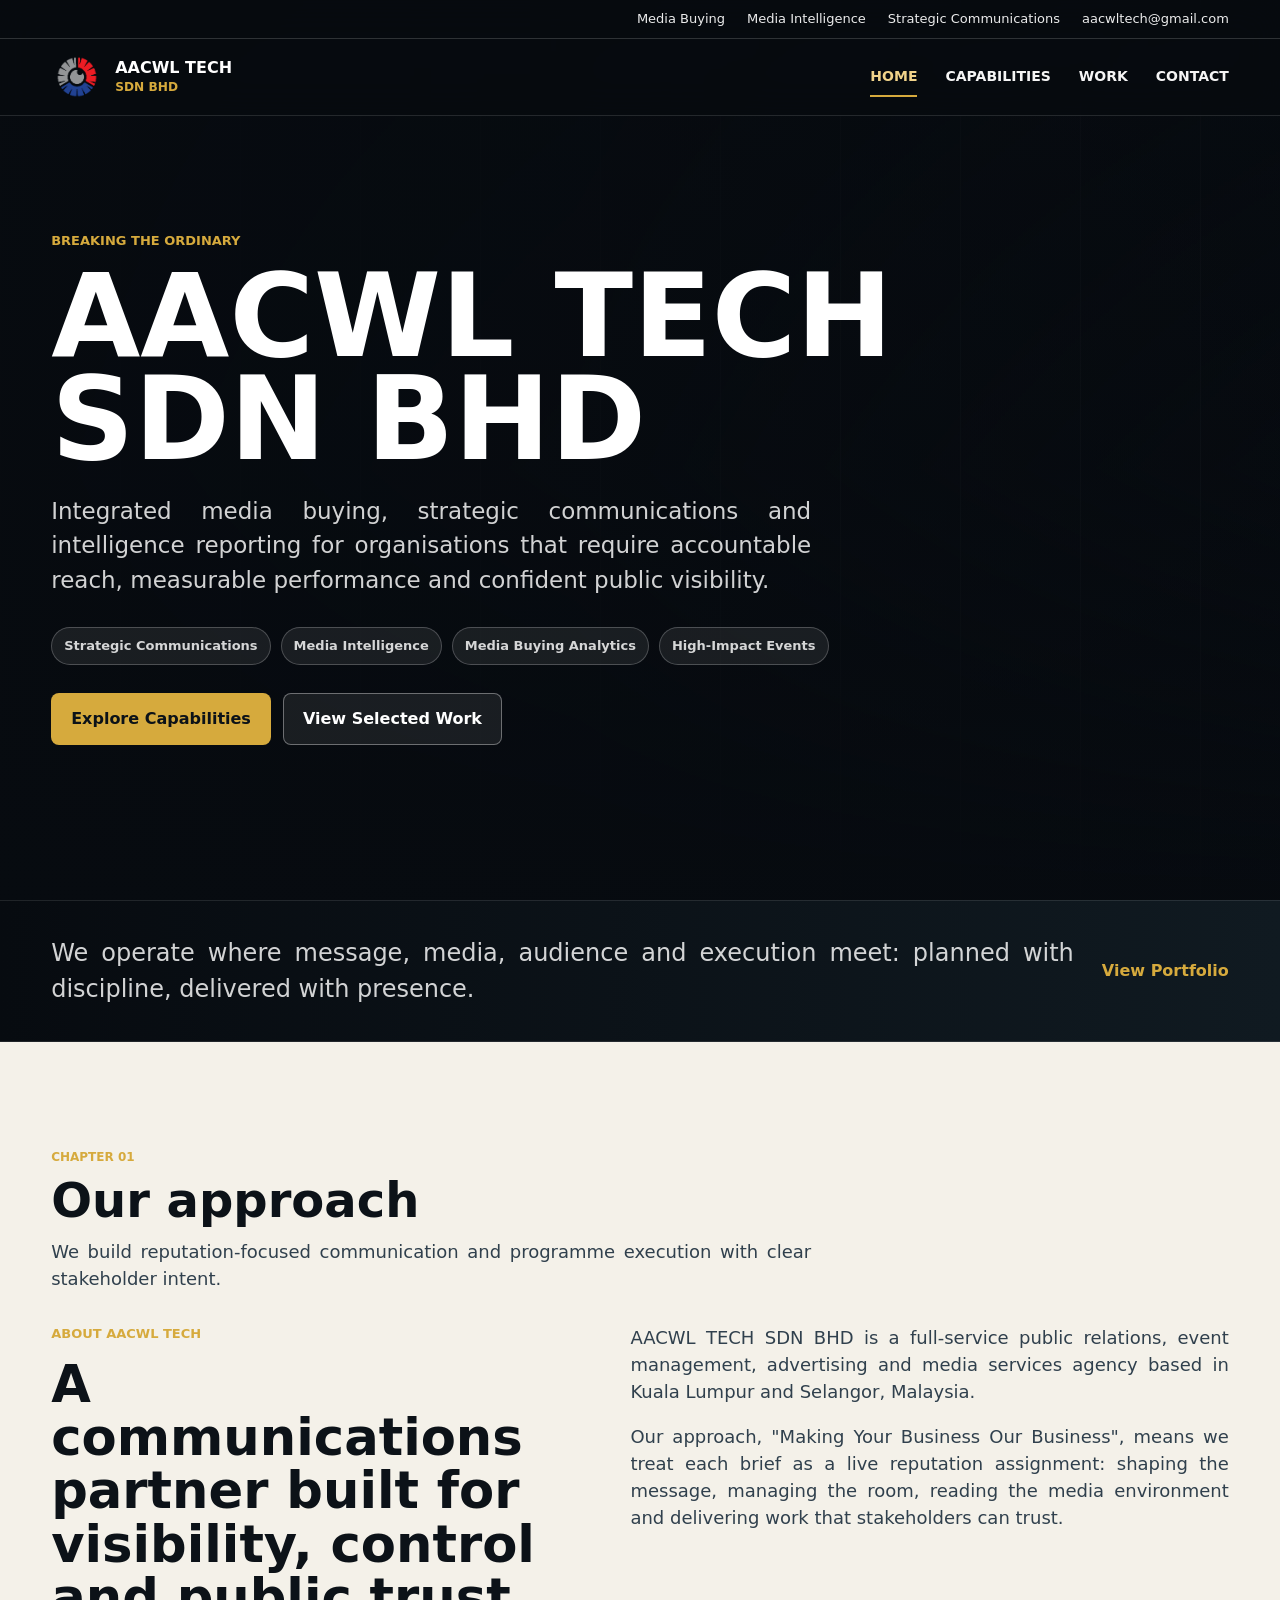
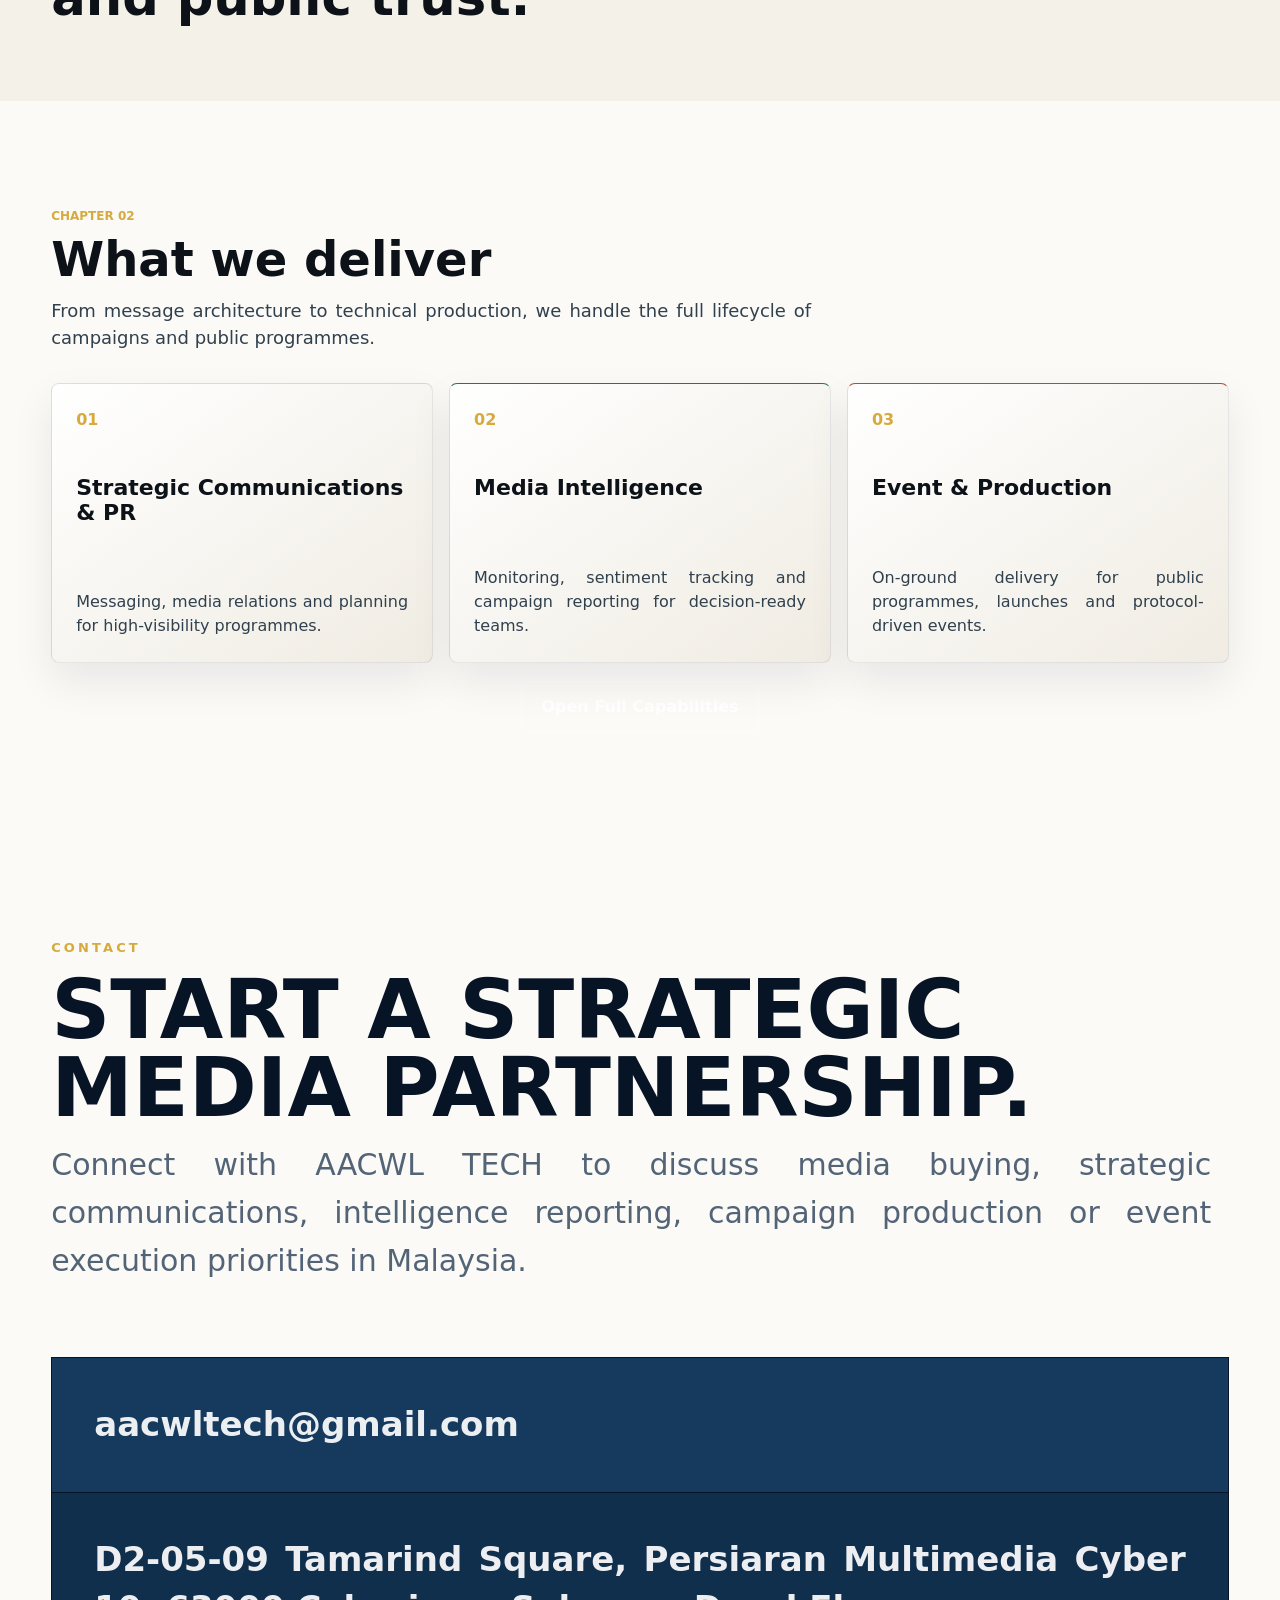
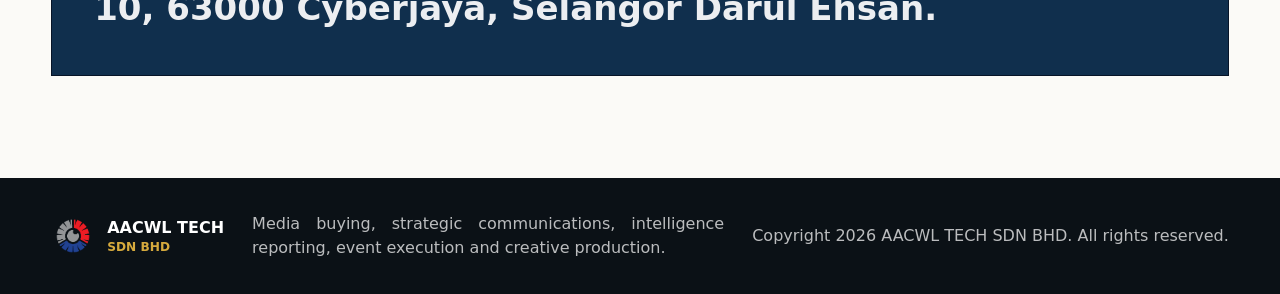
==== commit d649fe29: "Refine contact section and title-case header labels" ====
--- a/index.html
+++ b/index.html
@@ -17,9 +17,9 @@
 
     <header class="site-header" data-header>
       <div class="topbar">
-        <span>Media buying</span>
-        <span>Media intelligence</span>
-        <span>Strategic communications</span>
+        <span>Media Buying</span>
+        <span>Media Intelligence</span>
+        <span>Strategic Communications</span>
         <a href="mailto:aacwltech@gmail.com">aacwltech@gmail.com</a>
       </div>
 
@@ -59,14 +59,14 @@
           <h1 id="hero-title">AACWL TECH SDN BHD</h1>
           <p class="hero-copy">Integrated media buying, strategic communications and intelligence reporting for organisations that require accountable reach, measurable performance and confident public visibility.</p>
           <div class="hero-proof" aria-label="Core capabilities">
-            <span>Strategic communications</span>
-            <span>Media intelligence</span>
-            <span>Media buying analytics</span>
-            <span>High-impact events</span>
+            <span>Strategic Communications</span>
+            <span>Media Intelligence</span>
+            <span>Media Buying Analytics</span>
+            <span>High-Impact Events</span>
           </div>
           <div class="hero-actions">
-            <a class="button primary" href="capabilities.html">Explore capabilities</a>
-            <a class="button secondary" href="work.html">View selected work</a>
+            <a class="button primary" href="capabilities.html">Explore Capabilities</a>
+            <a class="button secondary" href="work.html">View Selected Work</a>
           </div>
         </div>
       </section>
@@ -74,7 +74,7 @@
       <section class="intro-band" aria-label="Company promise">
         <div class="section-inner intro-grid">
           <p>We operate where message, media, audience and execution meet: planned with discipline, delivered with presence.</p>
-          <a href="work.html">View portfolio</a>
+          <a href="work.html">View Portfolio</a>
         </div>
       </section>
 
@@ -123,42 +123,23 @@
             </article>
           </div>
           <div class="work-actions">
-            <a class="button secondary" href="capabilities.html">Open full capabilities</a>
+            <a class="button secondary" href="capabilities.html">Open Full Capabilities</a>
           </div>
         </div>
       </section>
 
       <section class="section contact-section" id="contact">
         <div class="section-inner contact-grid">
-          <div>
-            <div class="chapter-intro">
-              <span>Chapter 03</span>
-              <h2>Start the brief</h2>
-              <p>Share your campaign, event or media objective and we will review the scope.</p>
-            </div>
-            <div class="contact-methods">
-              <a href="mailto:aacwltech@gmail.com">aacwltech@gmail.com</a>
-              <span>Email is the preferred contact channel for new enquiries.</span>
-            </div>
-            <p class="address">D2-05-09 Tamarind Square, Persiaran Multimedia Cyber 10, 63000 Cyberjaya, Selangor Darul Ehsan.</p>
+          <div class="contact-copy">
+            <p class="eyebrow">Contact</p>
+            <h2>Start a Strategic Media Partnership.</h2>
+            <p>Connect with AACWL TECH to discuss media buying, strategic communications, intelligence reporting, campaign production or event execution priorities in Malaysia.</p>
           </div>
 
-          <form class="contact-form" data-contact-form>
-            <label>
-              Name
-              <input name="name" autocomplete="name" required>
-            </label>
-            <label>
-              Email
-              <input name="email" type="email" autocomplete="email" required>
-            </label>
-            <label>
-              Message
-              <textarea name="message" rows="5" required></textarea>
-            </label>
-            <button class="button primary" type="submit">Prepare email</button>
-            <p class="form-note" data-form-note></p>
-          </form>
+          <div class="contact-panel" aria-label="AACWL TECH contact details">
+            <a href="mailto:aacwltech@gmail.com">aacwltech@gmail.com</a>
+            <p>D2-05-09 Tamarind Square, Persiaran Multimedia Cyber 10, 63000 Cyberjaya, Selangor Darul Ehsan.</p>
+          </div>
         </div>
       </section>
     </main>
--- a/styles.css
+++ b/styles.css
@@ -314,6 +314,11 @@
   letter-spacing: 0;
 }
 
+p {
+  text-align: justify;
+  text-justify: inter-word;
+}
+
 .hero-copy {
   width: min(760px, 100%);
   margin-bottom: 30px;
@@ -965,81 +970,60 @@
   justify-content: center;
 }
 
-.contact-methods {
+.contact-section .contact-grid {
+  grid-template-columns: 1fr;
+  gap: clamp(34px, 6vw, 72px);
+}
+
+.contact-copy {
+  width: min(1180px, 100%);
+}
+
+.contact-copy .eyebrow {
+  color: var(--gold);
+  letter-spacing: 0.24em;
+}
+
+.contact-copy h2 {
+  width: min(1120px, 100%);
+  margin-bottom: 14px;
+  color: #071425;
+  font-size: clamp(44px, 7vw, 82px);
+  line-height: 0.95;
+  text-transform: uppercase;
+}
+
+.contact-copy p:not(.eyebrow) {
+  width: min(1160px, 100%);
+  margin-bottom: 0;
+  color: #536477;
+  font-size: clamp(20px, 2.4vw, 30px);
+  line-height: 1.6;
+}
+
+.contact-panel {
   display: grid;
-  gap: 12px;
-  margin-top: 28px;
-}
-
-.contact-methods a {
-  width: fit-content;
-  color: var(--green);
+  border: 1px solid rgba(7, 20, 37, 0.95);
+  background: #102f4d;
+  color: var(--white);
+}
+
+.contact-panel a,
+.contact-panel p {
+  margin: 0;
+  padding: clamp(24px, 4vw, 42px);
+  color: rgba(255, 255, 255, 0.92);
+  font-size: clamp(22px, 3vw, 34px);
   font-weight: 900;
-  text-decoration: underline;
-  text-underline-offset: 5px;
-}
-
-.contact-methods span {
-  width: min(440px, 100%);
-  color: var(--ink-soft);
-  font-weight: 800;
-}
-
-.address {
-  width: min(560px, 100%);
-  margin-top: 26px;
-  color: var(--ink-soft);
-  font-weight: 700;
-}
-
-.contact-form {
-  display: grid;
-  gap: 16px;
-  padding: 28px;
-  background: var(--paper);
-  border: 1px solid var(--line);
-  border-radius: var(--radius);
-  box-shadow: var(--shadow);
-}
-
-.contact-form label {
-  display: grid;
-  gap: 8px;
-  color: var(--ink-soft);
-  font-weight: 800;
-}
-
-.contact-form input,
-.contact-form textarea {
-  width: 100%;
-  border: 1px solid var(--line);
-  border-radius: var(--radius);
-  background: var(--white);
-  color: var(--ink);
-  padding: 13px 14px;
-  outline: none;
-}
-
-.contact-form input:focus,
-.contact-form textarea:focus {
-  border-color: var(--gold);
-  box-shadow: 0 0 0 4px rgba(197, 154, 47, 0.14);
-}
-
-.contact-form textarea {
-  resize: vertical;
-}
-
-.contact-form .button {
-  width: fit-content;
-  border: 0;
-}
-
-.form-note {
-  min-height: 22px;
-  margin: 0;
-  color: var(--green);
-  font-weight: 800;
+  line-height: 1.45;
+}
+
+.contact-panel a {
+  background: #163a5d;
+}
+
+.contact-panel p {
+  border-top: 1px solid rgba(7, 20, 37, 0.95);
 }
 
 .site-footer {
@@ -1138,7 +1122,7 @@
 }
 
 .copyright {
-  text-align: right;
+  text-align: justify;
 }
 
 @media (max-width: 980px) {
@@ -1232,7 +1216,7 @@
   }
 
   .copyright {
-    text-align: left;
+    text-align: justify;
   }
 }
 
@@ -1301,7 +1285,8 @@
     min-height: 184px;
   }
 
-  .contact-form {
-    padding: 20px;
-  }
-}
+  .contact-panel a,
+  .contact-panel p {
+    padding: 22px;
+  }
+}
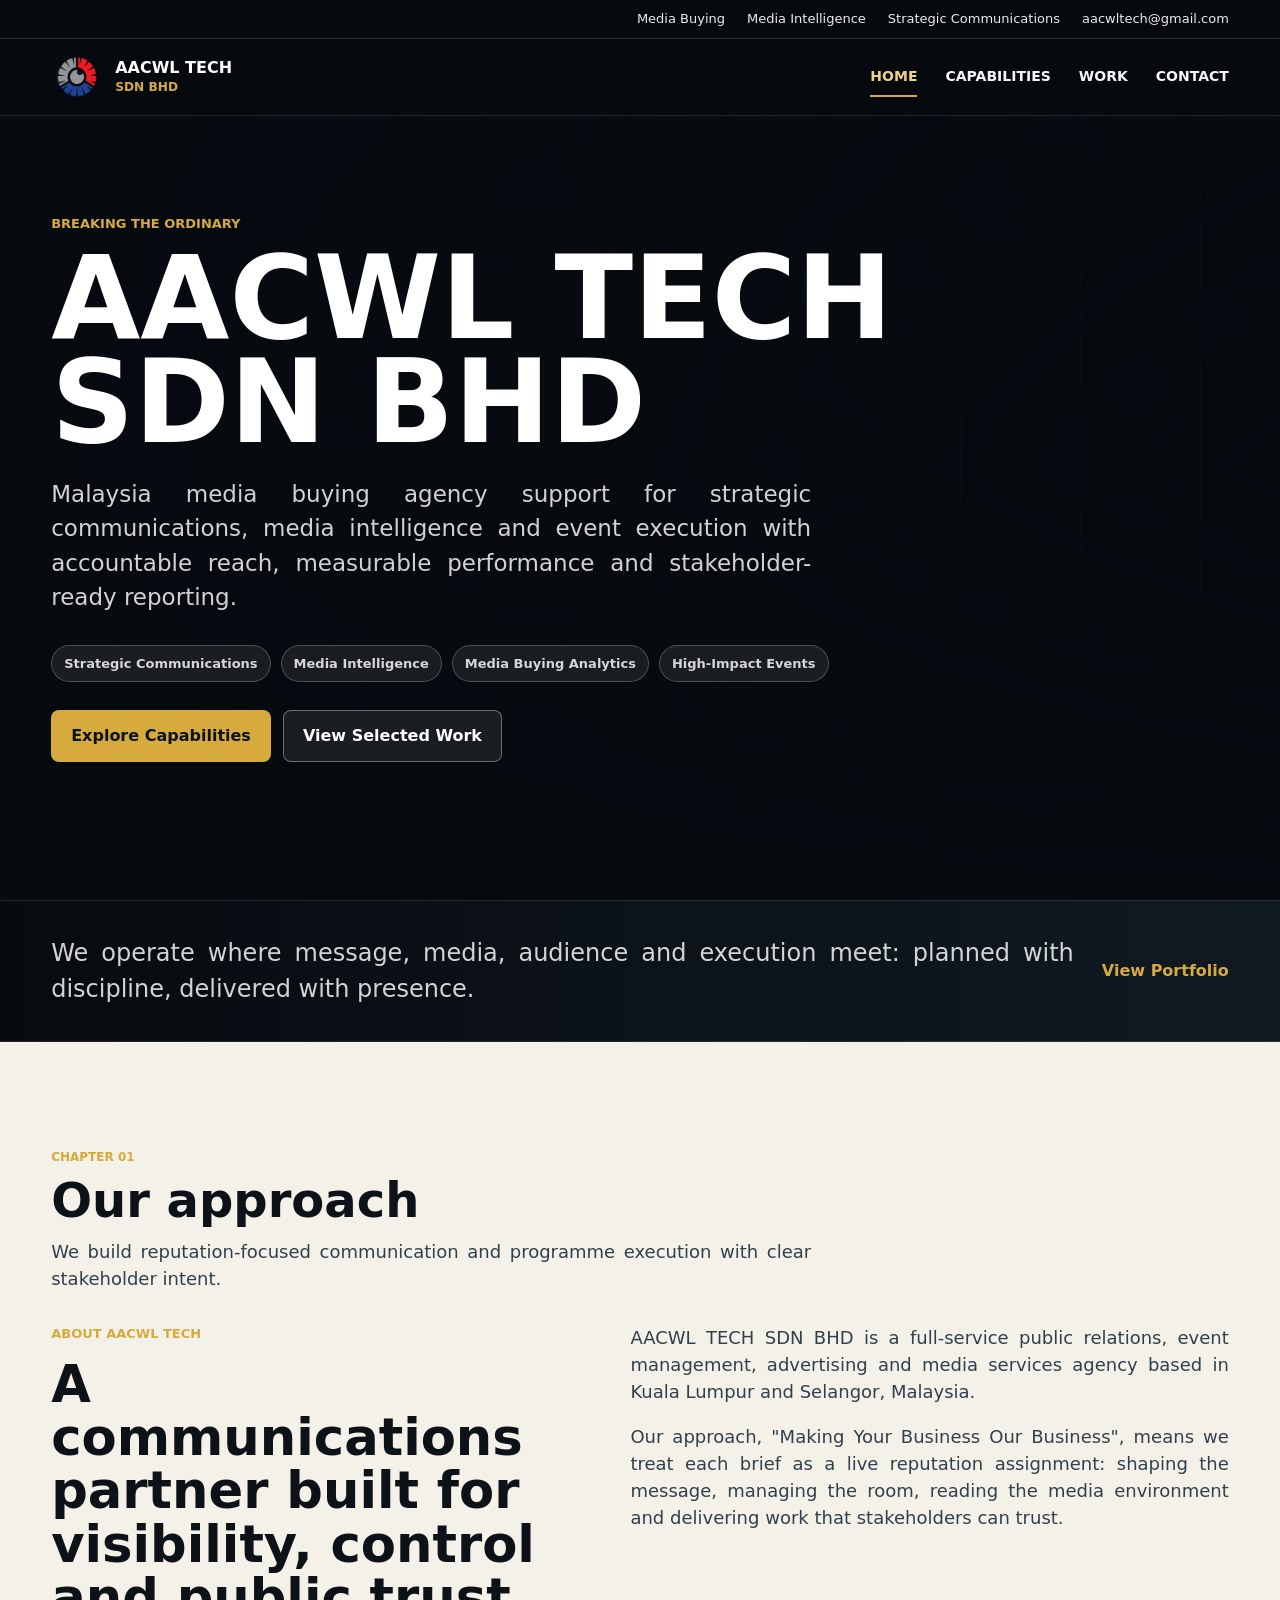
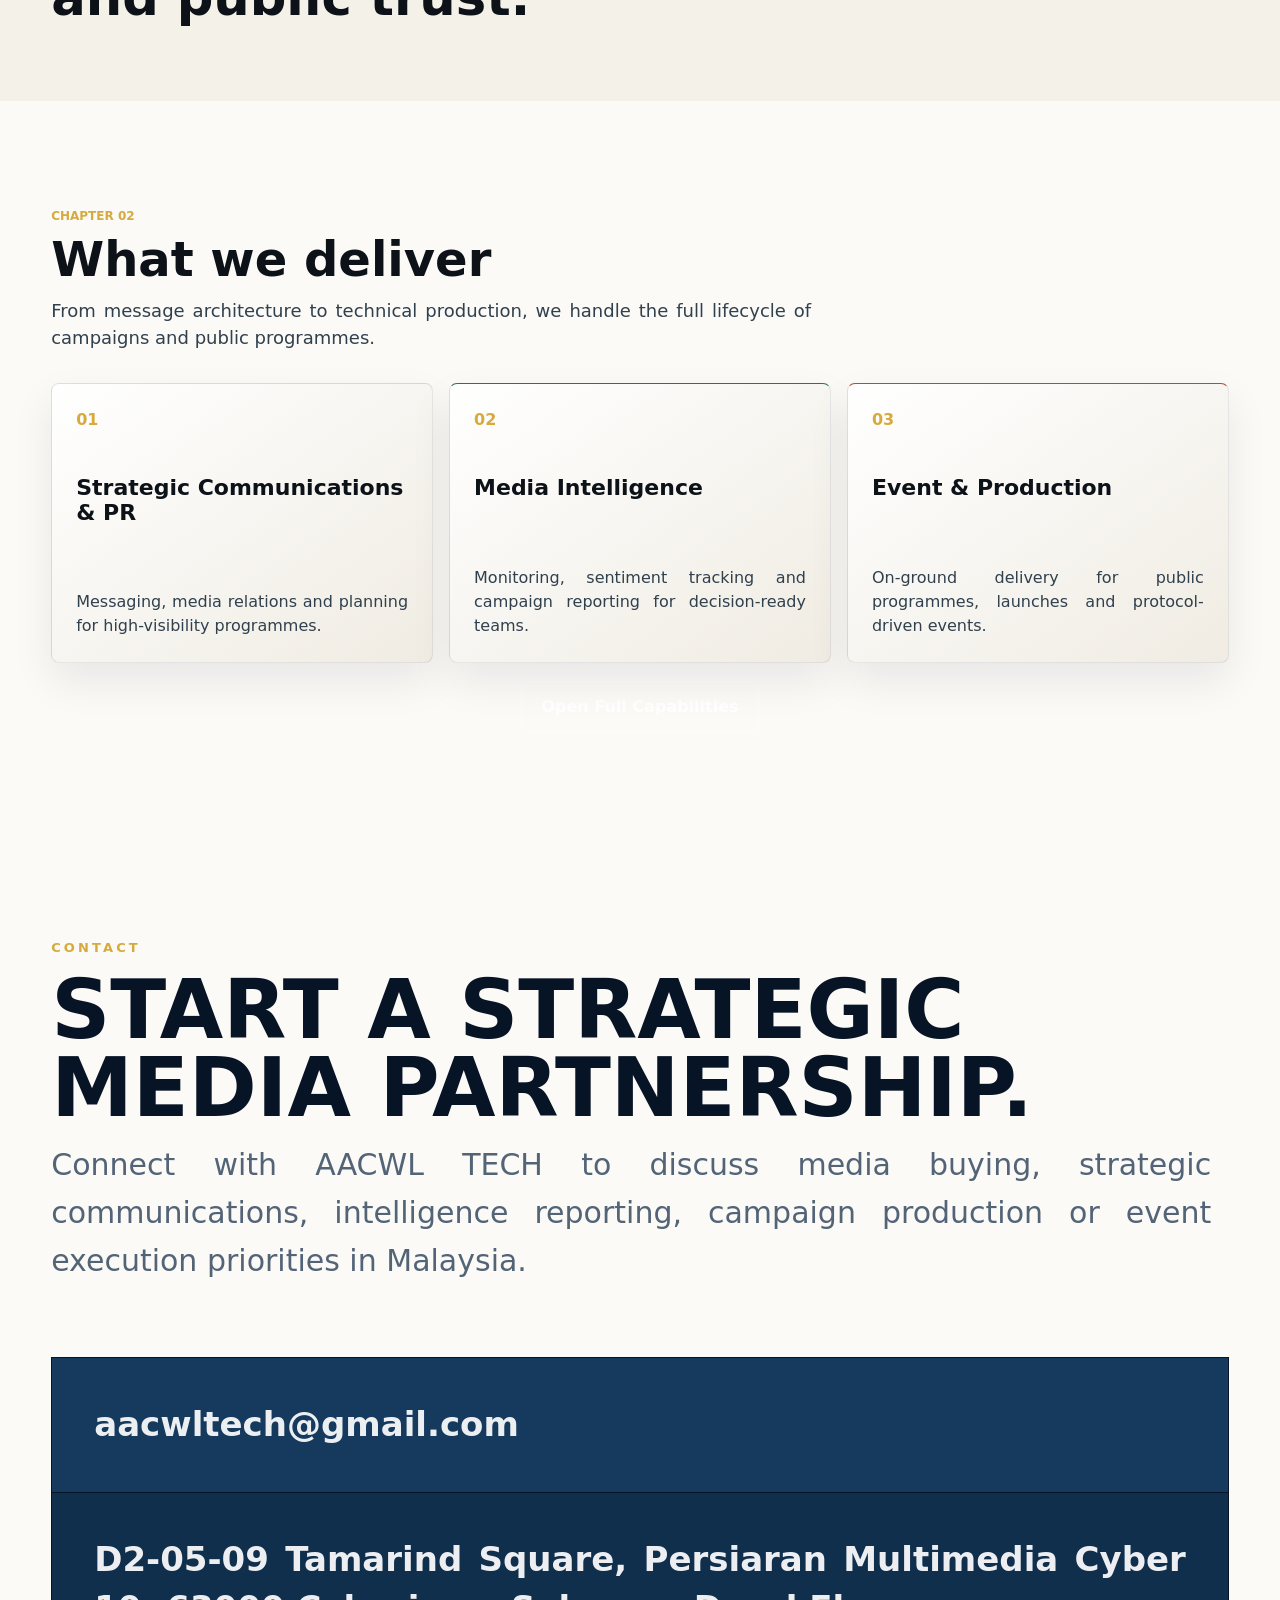
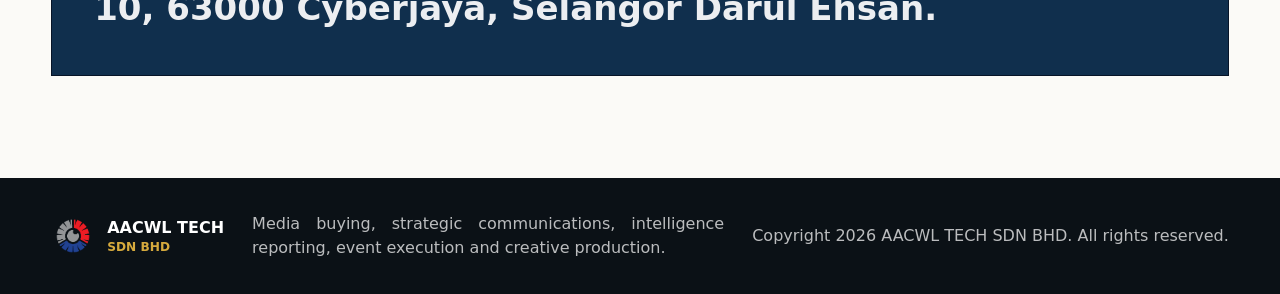
==== commit ca402795: "Polish on-page SEO titles, meta descriptions, and H1 structure" ====
--- a/index.html
+++ b/index.html
@@ -1,16 +1,52 @@
 <!doctype html>
-<html lang="en">
+<html lang="en-MY">
   <head>
     <meta charset="utf-8">
     <meta name="viewport" content="width=device-width, initial-scale=1">
-    <meta name="description" content="AACWL TECH SDN BHD delivers strategic communications, media intelligence, campaign production and event execution for public and corporate programmes.">
+    <meta name="description" content="AACWL TECH is a media buying agency in Malaysia delivering strategic communications, media intelligence and event management for government and corporate campaigns.">
+    <meta name="robots" content="index, follow, max-image-preview:large, max-snippet:-1, max-video-preview:-1">
     <meta name="theme-color" content="#101820">
     <meta name="google-site-verification" content="nRvmcjXLAWO16RW99YeFrod2VtK_Js88lE0CvT_Gnbs">
-    <title>AACWL TECH SDN BHD | Home</title>
+    <link rel="canonical" href="https://aacwltech.net/">
+    <meta property="og:site_name" content="AACWL TECH SDN BHD">
+    <meta property="og:locale" content="en_MY">
+    <meta property="og:type" content="website">
+    <meta property="og:title" content="Media Buying Agency Malaysia | AACWL TECH SDN BHD">
+    <meta property="og:description" content="Media buying agency in Malaysia for strategic communications, PR, media intelligence and high-control event execution.">
+    <meta property="og:url" content="https://aacwltech.net/">
+    <meta property="og:image" content="https://aacwltech.net/assets/generated/hero-real-camera-03.jpg">
+    <meta property="og:image:alt" content="Professional broadcast camera and media control environment">
+    <meta name="twitter:card" content="summary_large_image">
+    <meta name="twitter:title" content="Media Buying Agency Malaysia | AACWL TECH SDN BHD">
+    <meta name="twitter:description" content="Media buying agency in Malaysia for strategic communications, PR, media intelligence and event execution.">
+    <meta name="twitter:image" content="https://aacwltech.net/assets/generated/hero-real-camera-03.jpg">
+    <title>Media Buying Agency Malaysia | AACWL TECH SDN BHD</title>
     <link rel="icon" href="assets/logo.png">
     <link rel="preload" as="image" href="assets/generated/hero-real-camera-03.jpg" fetchpriority="high">
     <link rel="stylesheet" href="styles.css">
     <script defer src="script.js"></script>
+    <script type="application/ld+json">
+      {
+        "@context": "https://schema.org",
+        "@graph": [
+          {
+            "@type": "Organization",
+            "name": "AACWL TECH SDN BHD",
+            "url": "https://aacwltech.net/",
+            "logo": "https://aacwltech.net/assets/logo.png",
+            "email": "mailto:aacwltech@gmail.com",
+            "description": "Strategic communications, media intelligence, media buying analytics and event execution services in Malaysia.",
+            "areaServed": "MY"
+          },
+          {
+            "@type": "WebSite",
+            "name": "AACWL TECH SDN BHD",
+            "url": "https://aacwltech.net/",
+            "inLanguage": "en-MY"
+          }
+        ]
+      }
+    </script>
   </head>
   <body>
     <a class="skip-link" href="#main">Skip to content</a>
@@ -57,7 +93,7 @@
         <div class="hero-content">
           <p class="eyebrow">Breaking the ordinary</p>
           <h1 id="hero-title">AACWL TECH SDN BHD</h1>
-          <p class="hero-copy">Integrated media buying, strategic communications and intelligence reporting for organisations that require accountable reach, measurable performance and confident public visibility.</p>
+          <p class="hero-copy">Malaysia media buying agency support for strategic communications, media intelligence and event execution with accountable reach, measurable performance and stakeholder-ready reporting.</p>
           <div class="hero-proof" aria-label="Core capabilities">
             <span>Strategic Communications</span>
             <span>Media Intelligence</span>
--- a/styles.css
+++ b/styles.css
@@ -404,7 +404,7 @@
   text-transform: uppercase;
 }
 
-.chapter-intro h2 {
+.chapter-intro :is(h1, h2) {
   margin: 8px 0 12px;
   font-size: clamp(30px, 4vw, 48px);
 }
@@ -610,6 +610,23 @@
 .service-card p {
   margin-bottom: 0;
   color: var(--ink-soft);
+}
+
+.service-link {
+  display: inline-flex;
+  align-items: center;
+  width: fit-content;
+  margin-top: 16px;
+  color: var(--ink);
+  font-size: 14px;
+  font-weight: 900;
+  text-transform: uppercase;
+}
+
+.service-link::after {
+  content: ">";
+  margin-left: 8px;
+  color: var(--gold);
 }
 
 .intelligence-section {
@@ -921,8 +938,36 @@
   margin-top: 16px;
 }
 
-.work-item.is-collapsed {
-  display: none;
+.work-category {
+  margin-top: clamp(34px, 5vw, 62px);
+}
+
+.work-category-heading {
+  display: grid;
+  grid-template-columns: auto minmax(0, 1fr);
+  gap: 8px 18px;
+  align-items: baseline;
+  padding-bottom: 16px;
+  border-bottom: 1px solid rgba(12, 18, 24, 0.16);
+}
+
+.work-category-heading span {
+  grid-row: span 2;
+  color: var(--gold);
+  font-weight: 900;
+}
+
+.work-category-heading h3 {
+  margin: 0;
+  color: var(--ink);
+  font-size: clamp(24px, 3vw, 38px);
+}
+
+.work-category-heading p {
+  width: min(760px, 100%);
+  margin: 0;
+  color: var(--ink-soft);
+  font-size: 17px;
 }
 
 .work-item {
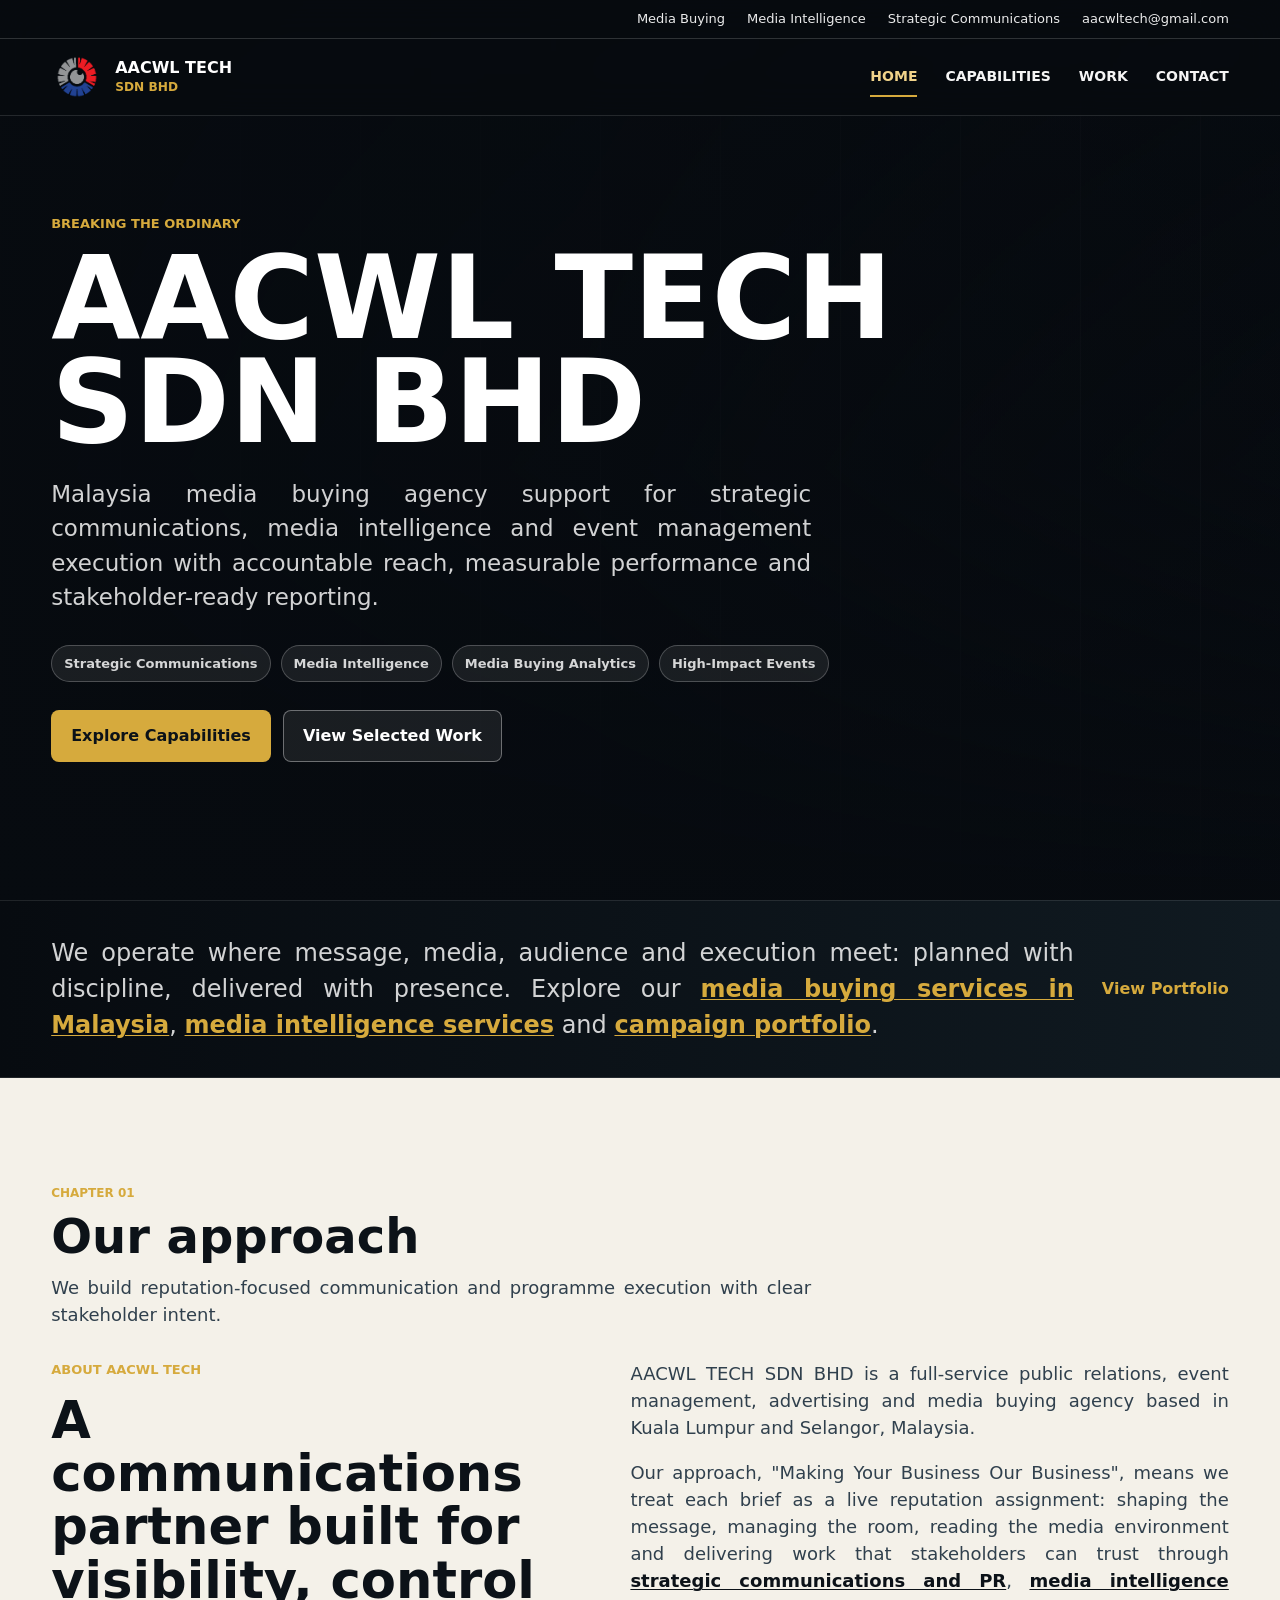
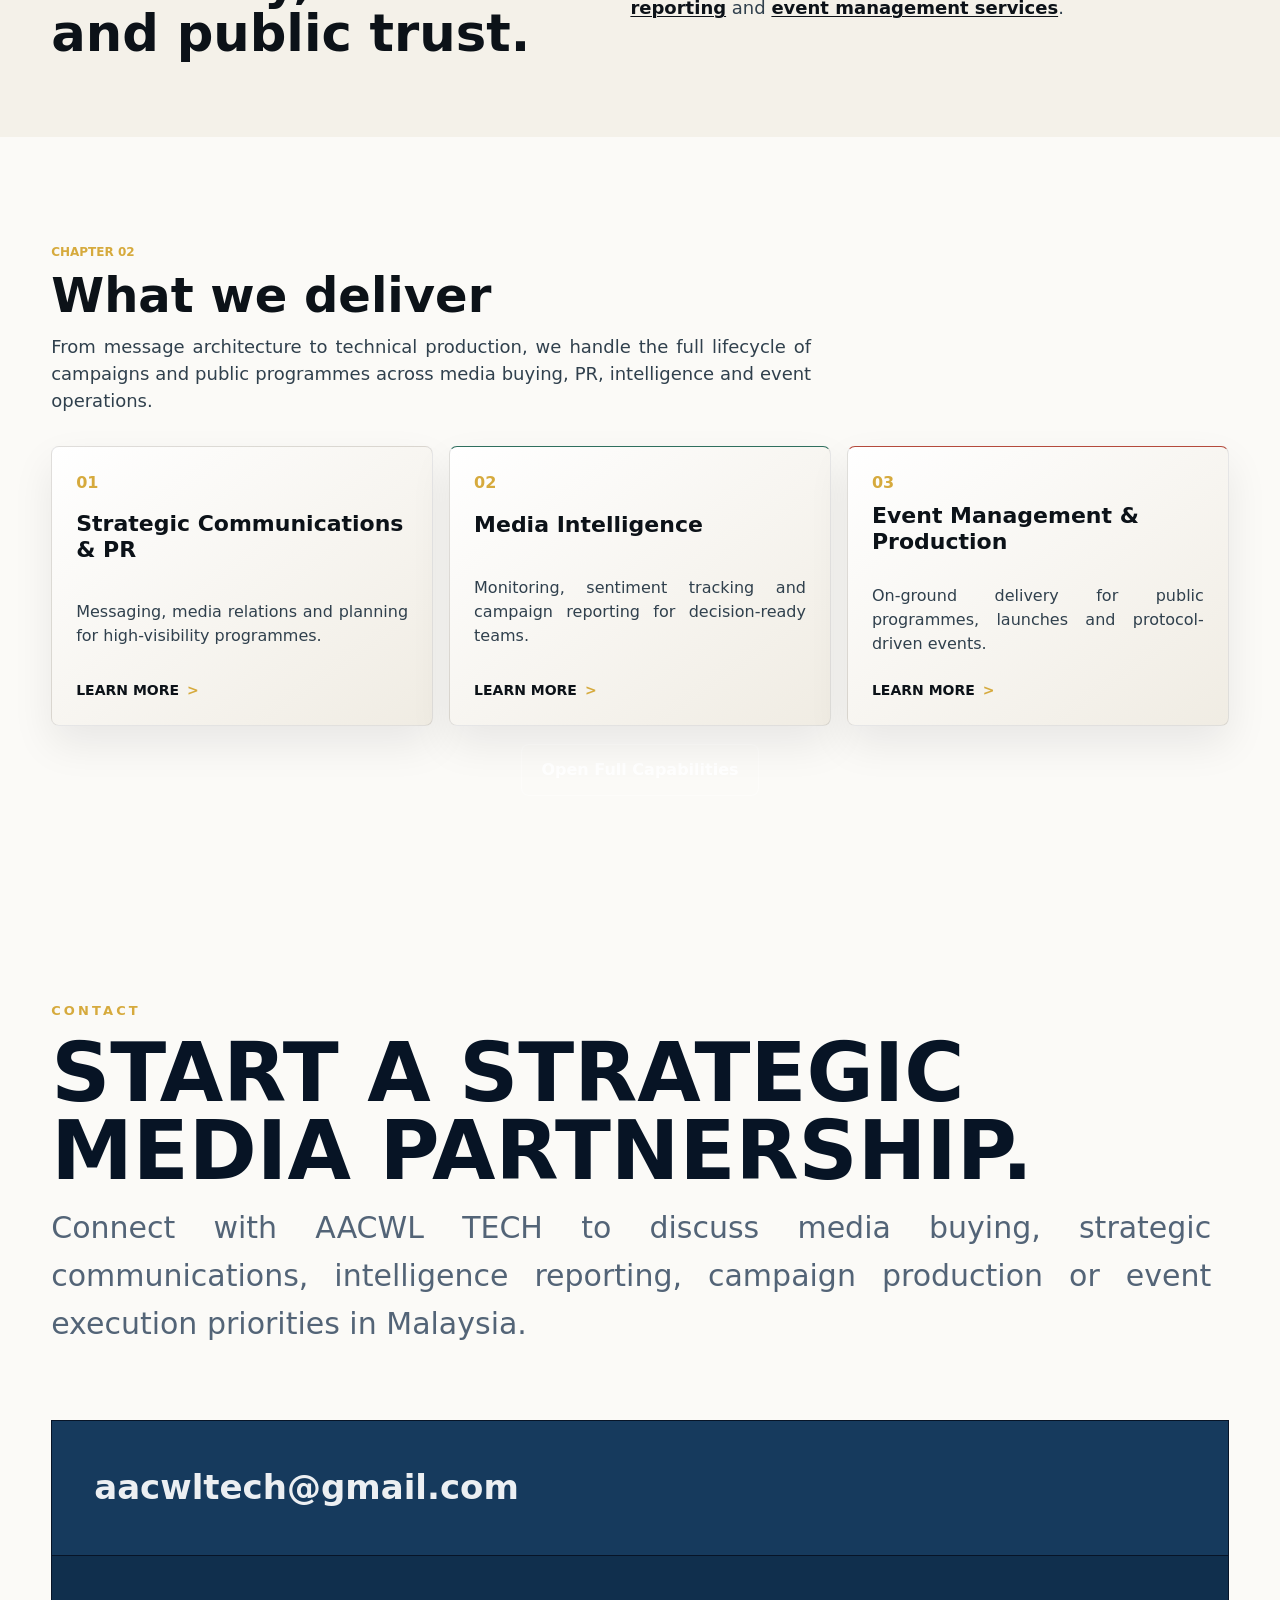
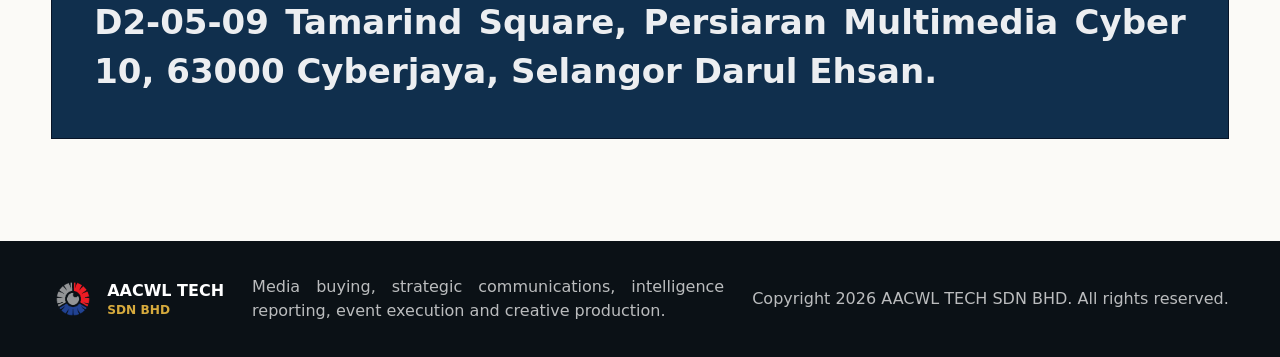
==== commit d972fbec: "Strengthen on-page keyword copy and internal service linking" ====
--- a/index.html
+++ b/index.html
@@ -93,7 +93,7 @@
         <div class="hero-content">
           <p class="eyebrow">Breaking the ordinary</p>
           <h1 id="hero-title">AACWL TECH SDN BHD</h1>
-          <p class="hero-copy">Malaysia media buying agency support for strategic communications, media intelligence and event execution with accountable reach, measurable performance and stakeholder-ready reporting.</p>
+          <p class="hero-copy">Malaysia media buying agency support for strategic communications, media intelligence and event management execution with accountable reach, measurable performance and stakeholder-ready reporting.</p>
           <div class="hero-proof" aria-label="Core capabilities">
             <span>Strategic Communications</span>
             <span>Media Intelligence</span>
@@ -109,7 +109,7 @@
 
       <section class="intro-band" aria-label="Company promise">
         <div class="section-inner intro-grid">
-          <p>We operate where message, media, audience and execution meet: planned with discipline, delivered with presence.</p>
+          <p>We operate where message, media, audience and execution meet: planned with discipline, delivered with presence. Explore our <a class="inline-link inline-link-light" href="media-buying-malaysia.html">media buying services in Malaysia</a>, <a class="inline-link inline-link-light" href="media-intelligence-malaysia.html">media intelligence services</a> and <a class="inline-link inline-link-light" href="work.html">campaign portfolio</a>.</p>
           <a href="work.html">View Portfolio</a>
         </div>
       </section>
@@ -127,8 +127,8 @@
               <h2>A communications partner built for visibility, control and public trust.</h2>
             </div>
             <div class="body-copy">
-              <p>AACWL TECH SDN BHD is a full-service public relations, event management, advertising and media services agency based in Kuala Lumpur and Selangor, Malaysia.</p>
-              <p>Our approach, "Making Your Business Our Business", means we treat each brief as a live reputation assignment: shaping the message, managing the room, reading the media environment and delivering work that stakeholders can trust.</p>
+              <p>AACWL TECH SDN BHD is a full-service public relations, event management, advertising and media buying agency based in Kuala Lumpur and Selangor, Malaysia.</p>
+              <p>Our approach, "Making Your Business Our Business", means we treat each brief as a live reputation assignment: shaping the message, managing the room, reading the media environment and delivering work that stakeholders can trust through <a class="inline-link" href="strategic-communications-pr-malaysia.html">strategic communications and PR</a>, <a class="inline-link" href="media-intelligence-malaysia.html">media intelligence reporting</a> and <a class="inline-link" href="event-management-malaysia.html">event management services</a>.</p>
             </div>
           </div>
         </div>
@@ -139,23 +139,26 @@
           <div class="chapter-intro">
             <span>Chapter 02</span>
             <h2>What we deliver</h2>
-            <p>From message architecture to technical production, we handle the full lifecycle of campaigns and public programmes.</p>
+            <p>From message architecture to technical production, we handle the full lifecycle of campaigns and public programmes across media buying, PR, intelligence and event operations.</p>
           </div>
           <div class="service-grid service-grid-preview">
             <article class="service-card">
               <span class="service-index">01</span>
               <h3>Strategic Communications & PR</h3>
               <p>Messaging, media relations and planning for high-visibility programmes.</p>
+              <a class="service-link" href="strategic-communications-pr-malaysia.html">Learn more</a>
             </article>
             <article class="service-card">
               <span class="service-index">02</span>
               <h3>Media Intelligence</h3>
               <p>Monitoring, sentiment tracking and campaign reporting for decision-ready teams.</p>
+              <a class="service-link" href="media-intelligence-malaysia.html">Learn more</a>
             </article>
             <article class="service-card">
               <span class="service-index">03</span>
-              <h3>Event & Production</h3>
+              <h3>Event Management & Production</h3>
               <p>On-ground delivery for public programmes, launches and protocol-driven events.</p>
+              <a class="service-link" href="event-management-malaysia.html">Learn more</a>
             </article>
           </div>
           <div class="work-actions">
--- a/styles.css
+++ b/styles.css
@@ -61,6 +61,28 @@
   text-decoration: none;
 }
 
+.inline-link {
+  color: var(--ink);
+  font-weight: 700;
+  text-decoration: underline;
+  text-decoration-thickness: 1px;
+  text-underline-offset: 2px;
+}
+
+.inline-link:hover,
+.inline-link:focus {
+  color: var(--gold);
+}
+
+.inline-link-light {
+  color: rgba(255, 255, 255, 0.9);
+}
+
+.inline-link-light:hover,
+.inline-link-light:focus {
+  color: var(--gold-soft);
+}
+
 button,
 input,
 textarea {
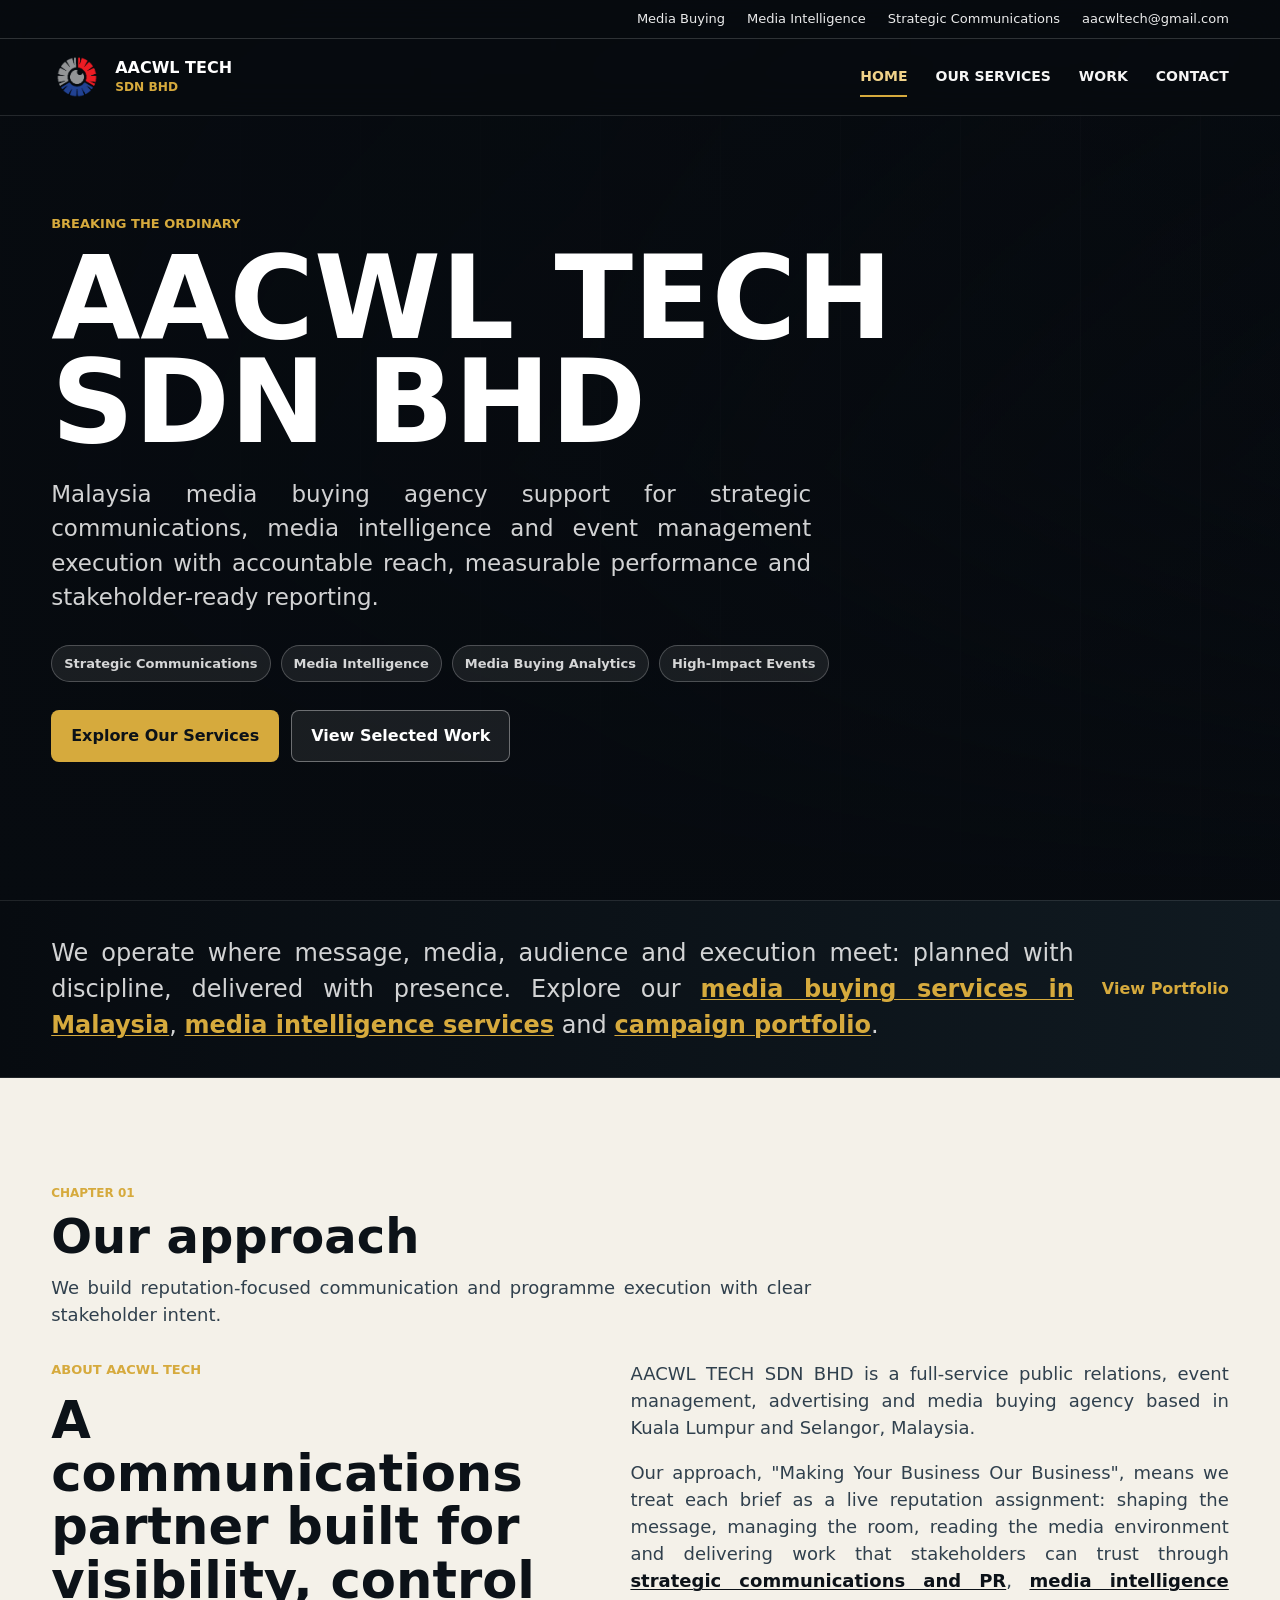
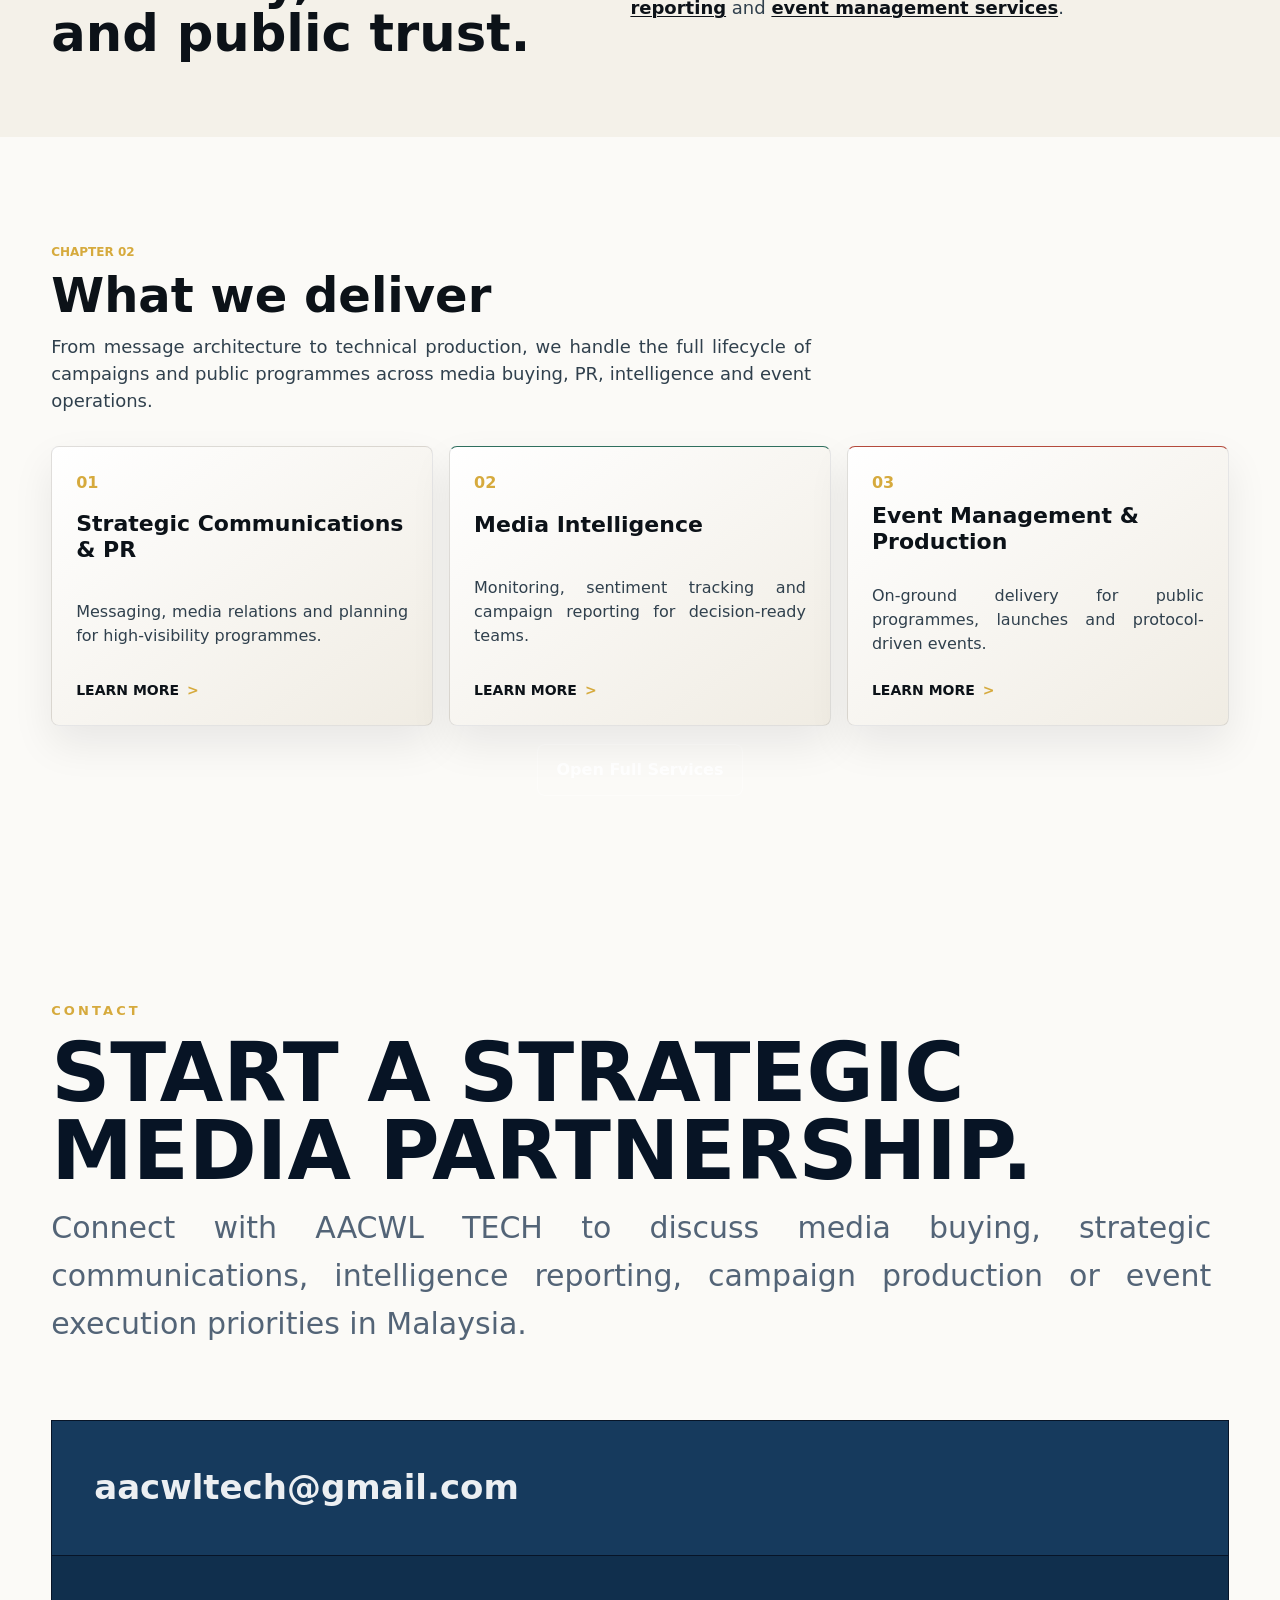
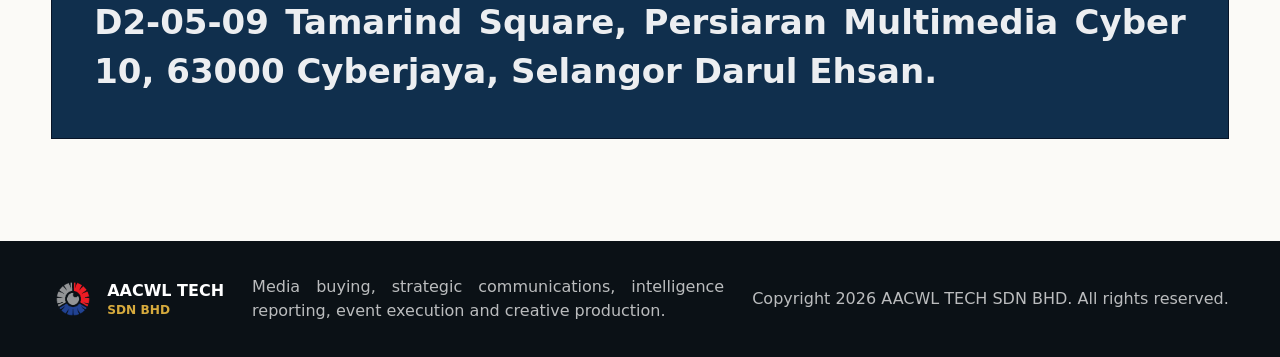
==== commit 6ba170ca: "Rename Capabilities labels to Our Services across site" ====
--- a/index.html
+++ b/index.html
@@ -74,7 +74,7 @@
 
         <div class="nav-links" id="site-menu" data-menu>
           <a href="index.html" aria-current="page">Home</a>
-          <a href="capabilities.html">Capabilities</a>
+          <a href="capabilities.html">Our Services</a>
           <a href="work.html">Work</a>
           <a href="#contact">Contact</a>
         </div>
@@ -101,7 +101,7 @@
             <span>High-Impact Events</span>
           </div>
           <div class="hero-actions">
-            <a class="button primary" href="capabilities.html">Explore Capabilities</a>
+            <a class="button primary" href="capabilities.html">Explore Our Services</a>
             <a class="button secondary" href="work.html">View Selected Work</a>
           </div>
         </div>
@@ -162,7 +162,7 @@
             </article>
           </div>
           <div class="work-actions">
-            <a class="button secondary" href="capabilities.html">Open Full Capabilities</a>
+            <a class="button secondary" href="capabilities.html">Open Full Services</a>
           </div>
         </div>
       </section>
